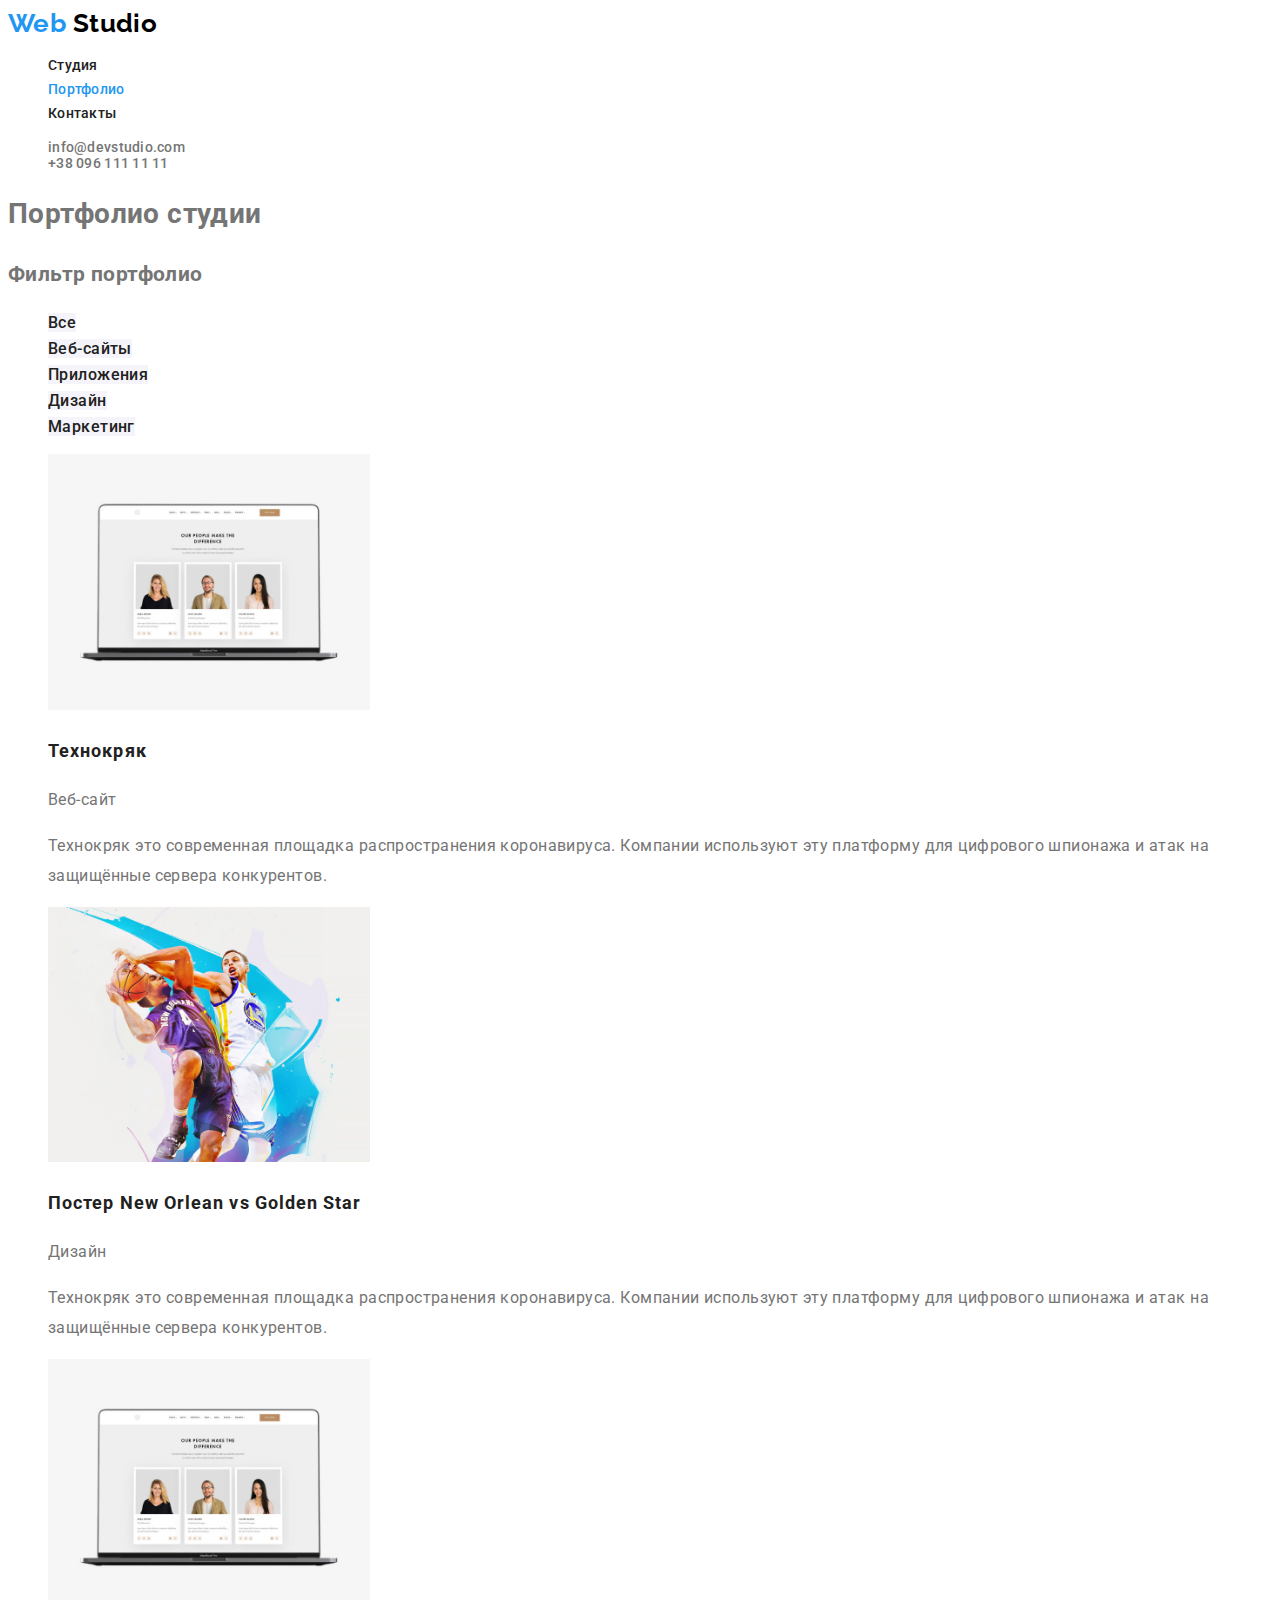
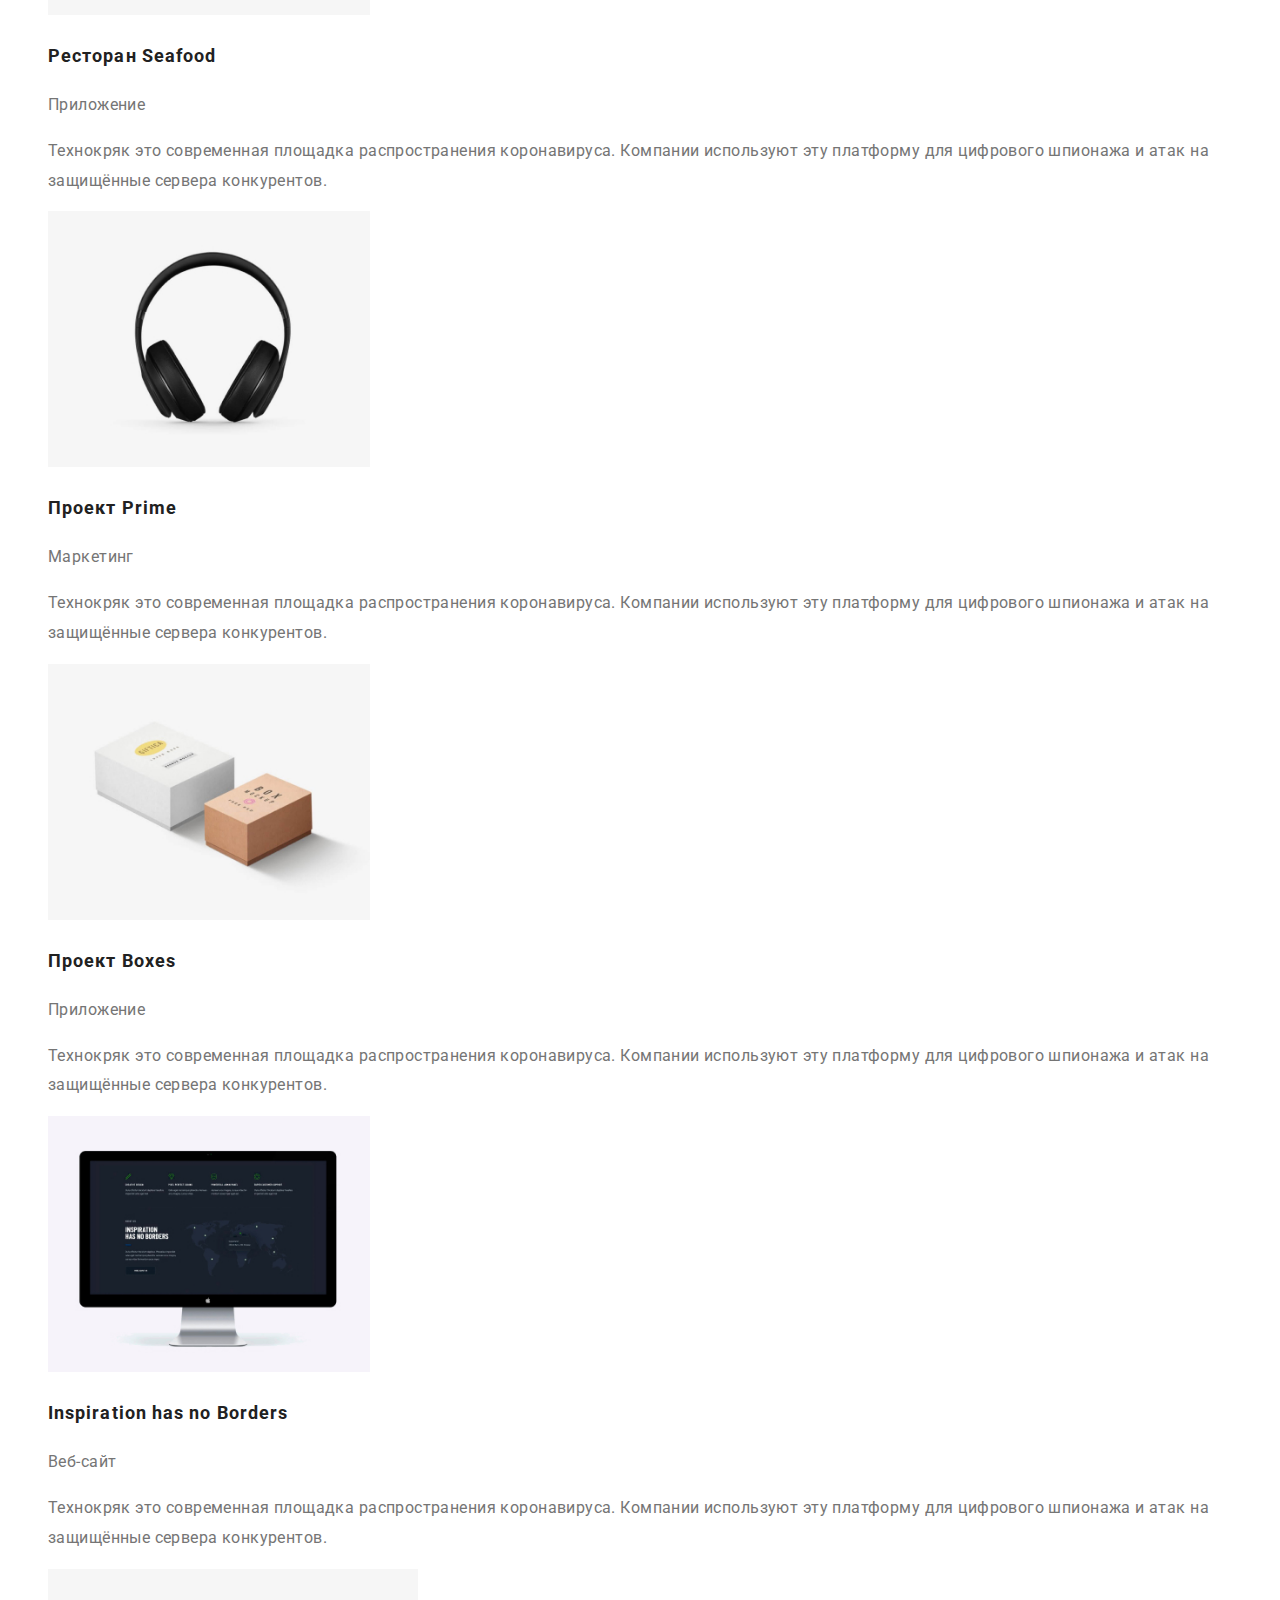
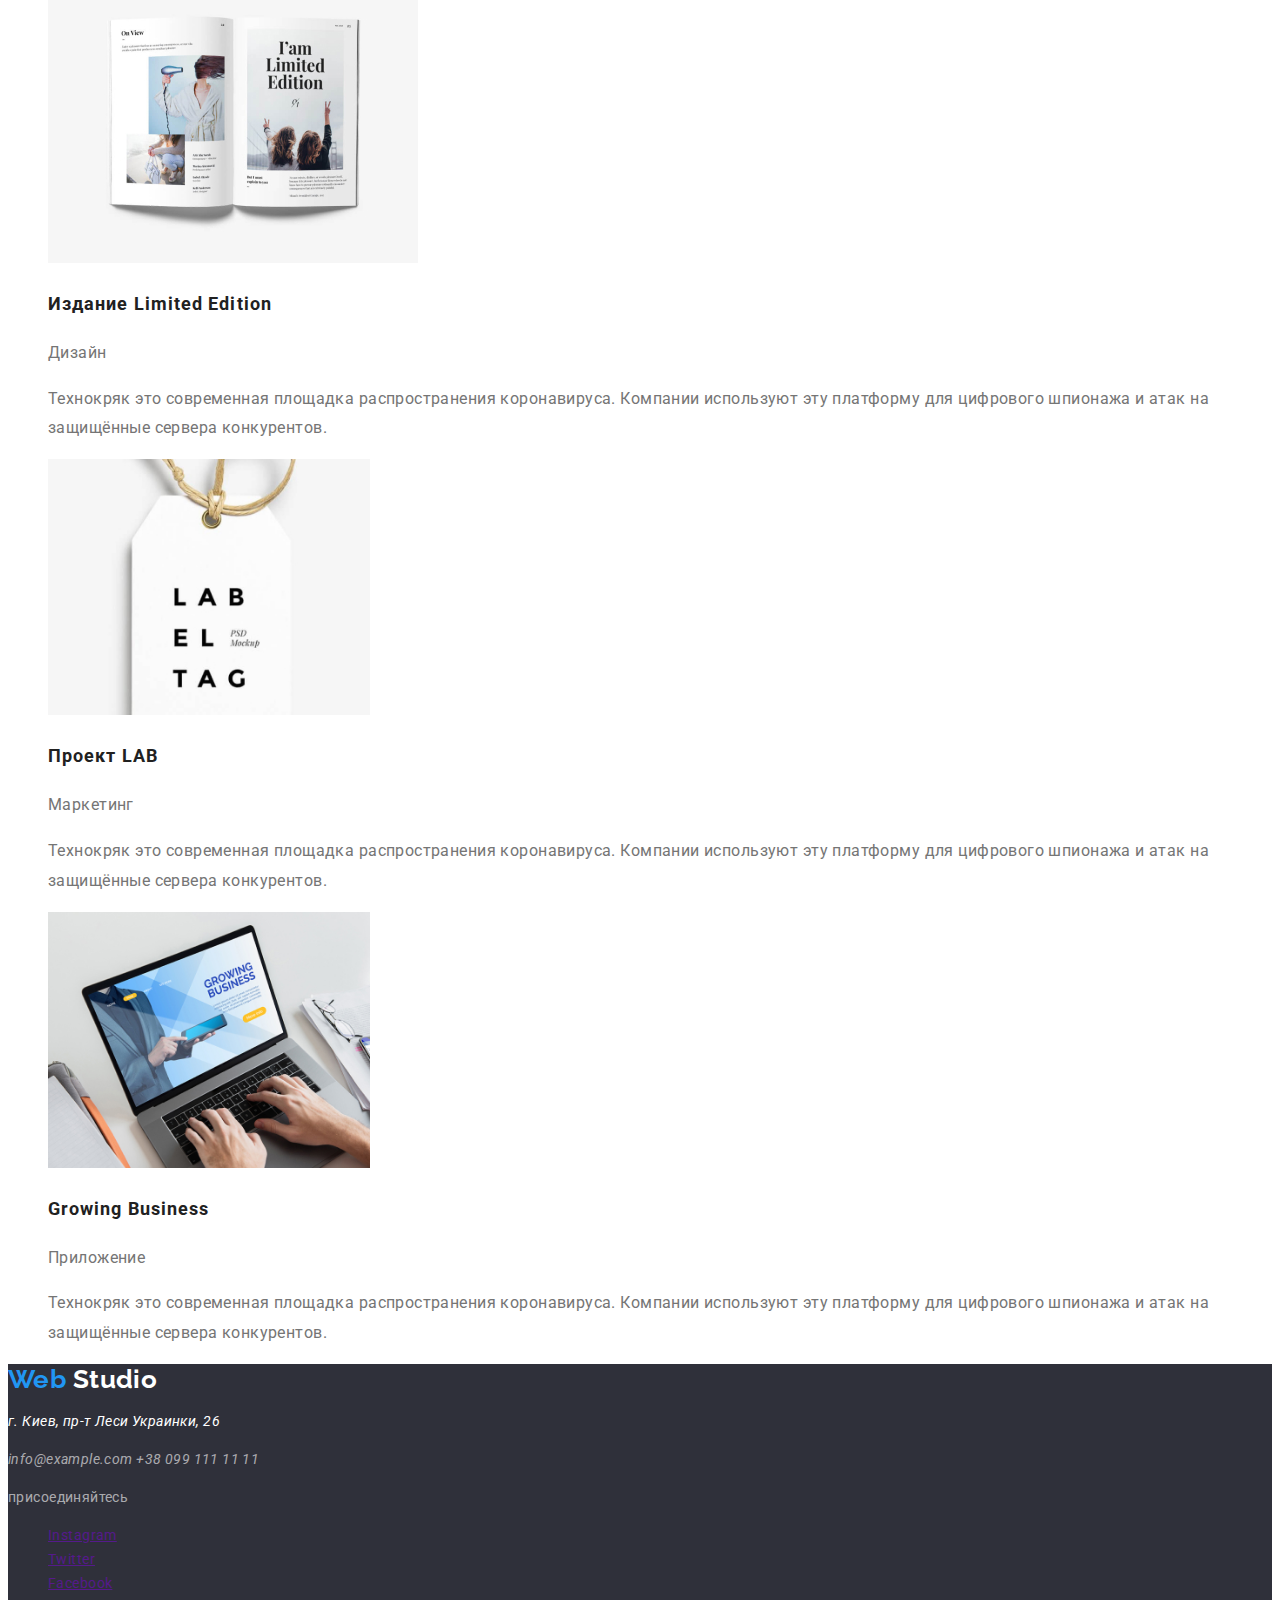
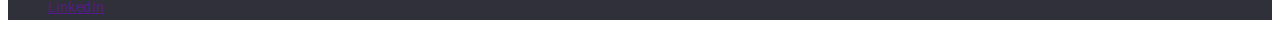
==== portfolio.html @ 5b09505a "создает репозиторий" ====
<!DOCTYPE html>
<html lang="ru">
	<head>
		<meta charset="UTF-8" />
		<meta name="viewport" content="width=device-width, initial-scale=1.0" />
		<link
			href="https://fonts.googleapis.com/css2?family=Raleway:wght@700&family=Roboto:wght@400;500;700;900&display=swap"
			rel="stylesheet"
		/>
		<link rel="stylesheet" href="./styles/style.css" />
		<title>Портфолио</title>
	</head>
	<body>
		<header class="page-header">
			<nav>
				<a class="logo link" href="./index.html">
					<span class="accent">Web</span>
					Studio
				</a>
				<ul class="site-nav list">
					<li><a class="link" href="./index.html">Студия</a></li>
					<li><a class="link accent" href="./portfolio.html">Портфолио</a></li>
					<li><a class="link" href="">Контакты</a></li>
				</ul>
			</nav>
			<ul class="contacts-nav list">
				<li>info@devstudio.com</li>
				<li>+38 096 111 11 11</li>
			</ul>
		</header>
		<main>
			<h1>Портфолио студии</h1>
			<!-- Фильтр портфолио -->
			<section>
				<h2>Фильтр портфолио</h2>
				<ul class="nav-portfolio list">
					<li><a class="link" href="">Все</a></li>
					<li><a class="link" href="">Веб-сайты</a></li>
					<li><a class="link" href="">Приложения</a></li>
					<li><a class="link" href="">Дизайн</a></li>
					<li><a class="link" href="">Маркетинг</a></li>
				</ul>
			</section>
			<!-- Примеры портфолио -->
			<section class="examples">
				<ul class="list">
					<li>
						<a class="link" href="">
							<img src="./images/crack.jpg" alt="Макбук" width="322" />
							<h2 class="examples-title">Технокряк</h2>
							<p>Веб-сайт</p>
							<p>
								Технокряк это современная площадка распространения коронавируса. Компании используют эту платформу для
								цифрового шпионажа и атак на защищённые сервера конкурентов.
							</p>
						</a>
					</li>
					<li>
						<a class="link" href="">
							<img src="./images/new_orlean.jpg" alt="Постер New Orlean vs Golden Star" width="322" />
							<h2 class="examples-title">Постер New Orlean vs Golden Star</h2>
							<p>Дизайн</p>
							<p>
								Технокряк это современная площадка распространения коронавируса. Компании используют эту платформу для
								цифрового шпионажа и атак на защищённые сервера конкурентов.
							</p>
						</a>
					</li>
					<li>
						<a class="link" href="">
							<img src="./images/crack.jpg" alt="Логотип ресторана Seafood" width="322" />
							<h2 class="examples-title">Ресторан Seafood</h2>
							<p>Приложение</p>
							<p>
								Технокряк это современная площадка распространения коронавируса. Компании используют эту платформу для
								цифрового шпионажа и атак на защищённые сервера конкурентов.
							</p>
						</a>
					</li>
					<li>
						<a class="link" href="">
							<img src="./images/prime.jpg" alt="Наушники" width="322" />
							<h2 class="examples-title">Проект Prime</h2>
							<p>Маркетинг</p>
							<p>
								Технокряк это современная площадка распространения коронавируса. Компании используют эту платформу для
								цифрового шпионажа и атак на защищённые сервера конкурентов.
							</p>
						</a>
					</li>
					<li>
						<a class="link" href="">
							<img src="./images/boxes.jpg" alt="Коробки" width="322" />
							<h2 class="examples-title">Проект Boxes</h2>
							<p>Приложение</p>
							<p>
								Технокряк это современная площадка распространения коронавируса. Компании используют эту платформу для
								цифрового шпионажа и атак на защищённые сервера конкурентов.
							</p>
						</a>
					</li>
					<li>
						<a class="link" href="">
							<img src="./images/design.jpg" alt="Мак" width="322" />
							<h2 class="examples-title" lang="en">Inspiration has no Borders</h2>
							<p>Веб-сайт</p>
							<p>
								Технокряк это современная площадка распространения коронавируса. Компании используют эту платформу для
								цифрового шпионажа и атак на защищённые сервера конкурентов.
							</p>
						</a>
					</li>
					<li>
						<a class="link" href="">
							<img src="./images/limited.jpg" alt="Издание Limited Edition" width="370" />
							<h2 class="examples-title">Издание Limited Edition</h2>
							<p>Дизайн</p>
							<p>
								Технокряк это современная площадка распространения коронавируса. Компании используют эту платформу для
								цифрового шпионажа и атак на защищённые сервера конкурентов.
							</p>
						</a>
					</li>
					<li>
						<a class="link" href="">
							<img src="./images/lab.jpg" alt="Логотип проекта LAB" width="322" />
							<h2 class="examples-title">Проект LAB</h2>
							<p>Маркетинг</p>
							<p>
								Технокряк это современная площадка распространения коронавируса. Компании используют эту платформу для
								цифрового шпионажа и атак на защищённые сервера конкурентов.
							</p>
						</a>
					</li>
					<li>
						<a class="link" href="">
							<img src="./images/growing.jpg" alt="Человек печатает на ноутбуке" width="322" />
							<h2 class="examples-title">Growing Business</h2>
							<p>Приложение</p>
							<p>
								Технокряк это современная площадка распространения коронавируса. Компании используют эту платформу для
								цифрового шпионажа и атак на защищённые сервера конкурентов.
							</p>
						</a>
					</li>
				</ul>
			</section>
		</main>
		<!-- Подвал -->
		<footer class="footer">
			<a class="logo link" href="./index.html">
				<span class="accent">Web</span>
				Studio
			</a>
			<address class="contacts">
				<p class="contacts-street">г. Киев, пр-т Леси Украинки, 26</p>
				<a class="link" href="mailto:info@example.com">info@example.com</a>
				<a class="link" href="tel:+380991111111">+38 099 111 11 11</a>
			</address>
			<div>
				<p>присоединяйтесь</p>
				<ul class="list">
					<li><a href="" aria-label="Ссылка на Instagram">Instagram</a></li>
					<li><a href="" aria-label="Ссылка на Twitter">Twitter</a></li>
					<li><a href="" aria-label="Ссылка на Facebook">Facebook</a></li>
					<li><a href="" aria-label="Ссылка на LinkedIn">LinkedIn</a></li>
				</ul>
			</div>
		</footer>
	</body>
</html>
---- styles/style.css ----
:root {
	--title-text-color: #212121;
	--primary-text-color: #757575;
	--secondary-text-color: #ffffff;
	--assent-color: #2196f3;
	--logo-color: #000000;
	--primary-bg-color: #ffffff;
	--secondary-bg-color: #f5f4fa;
	--footer-bg-color: #2f303a;
}

body {
	color: var(--primary-text-color);
	background-color: var(--primary-bg-color);

	font-family: "Roboto", sans-serif;
	font-size: 14px;
	font-weight: 400;
	line-height: 1.71;
	letter-spacing: 0.03em;
}

.accent,
.site-nav .accent {
	color: var(--assent-color);
}

.link {
	text-decoration: none;
}

.list {
	list-style: none;
}

/*             Header              */

.logo {
	color: var(--logo-color);

	font-family: Raleway, sans-serif;
	font-weight: 700;
	font-size: 26px;
	line-height: 1.19;
}

.site-nav .link {
	color: var(--title-text-color);

	font-weight: 500;
	line-height: 1.14;
	letter-spacing: 0.02em;
	text-decoration: none;
}

.site-nav .accent {
	color: var(--assent-color);
}

.contacts-nav {
	color: var(--primary-text-color);

	font-weight: 500;
	line-height: 1.14;
	letter-spacing: 0.02em;
	text-decoration: none;
}

.site-nav .link:hover,
.site-nav .link:focus,
.contacts-nav li:hover,
.contacts-nav li:focus {
	color: var(--assent-color);
}

/*             Hero              */

.hero-title {
	color: var(--secondary-text-color);

	font-weight: 900;
	font-size: 44px;
	line-height: 1.36;
	letter-spacing: 0.06em;
	text-transform: uppercase;
}

.hero-btn {
	color: var(--secondary-text-color);

	font-family: inherit;
	font-weight: 700;
	font-size: 16px;
	line-height: 1.87;
	letter-spacing: 0.06em;
}

/*      Преимущества       */

.features-title {
	color: var(--title-text-color);
}

/*      Чем мы занимаемся       */

.activity-title {
	color: var(--title-text-color);

	line-height: 1.16;
}

/*             Team              */

.team {
	background-color: var(--secondary-bg-color);

	font-size: 16px;
}

.team-title {
	color: var(--title-text-color);

	line-height: 1.16;
}

.team-name {
	color: var(--title-text-color);

	line-height: 1.18;
}

/*             Footer              */

.footer {
	color: rgba(255, 255, 255, 0.6);
	background-color: var(--footer-bg-color);
}

.footer .logo {
	color: var(--secondary-text-color);
}

.contacts a {
	color: rgba(255, 255, 255, 0.6);
}

.contacts .contacts-street {
	color: var(--secondary-text-color);
}

/*      Страница портфолио      */

/*      Навигация портфолио      */
.nav-portfolio .link {
	color: var(--title-text-color);
	background-color: var(--secondary-bg-color);

	font-weight: 500;
	font-size: 16px;
	line-height: 1.62;
}

.nav-portfolio .link:hover,
.nav-portfolio .link:focus {
	color: var(--primary-bg-color);
	background-color: var(--assent-color);
}

/*          Примеры работ       */

.examples .examples-title {
	color: var(--title-text-color);

	font-weight: 700;
	font-size: 18px;
	line-height: 2;
	letter-spacing: 0.06em;
}

.examples p {
	color: var(--primary-text-color);

	font-size: 16px;
	line-height: 1.87;
}
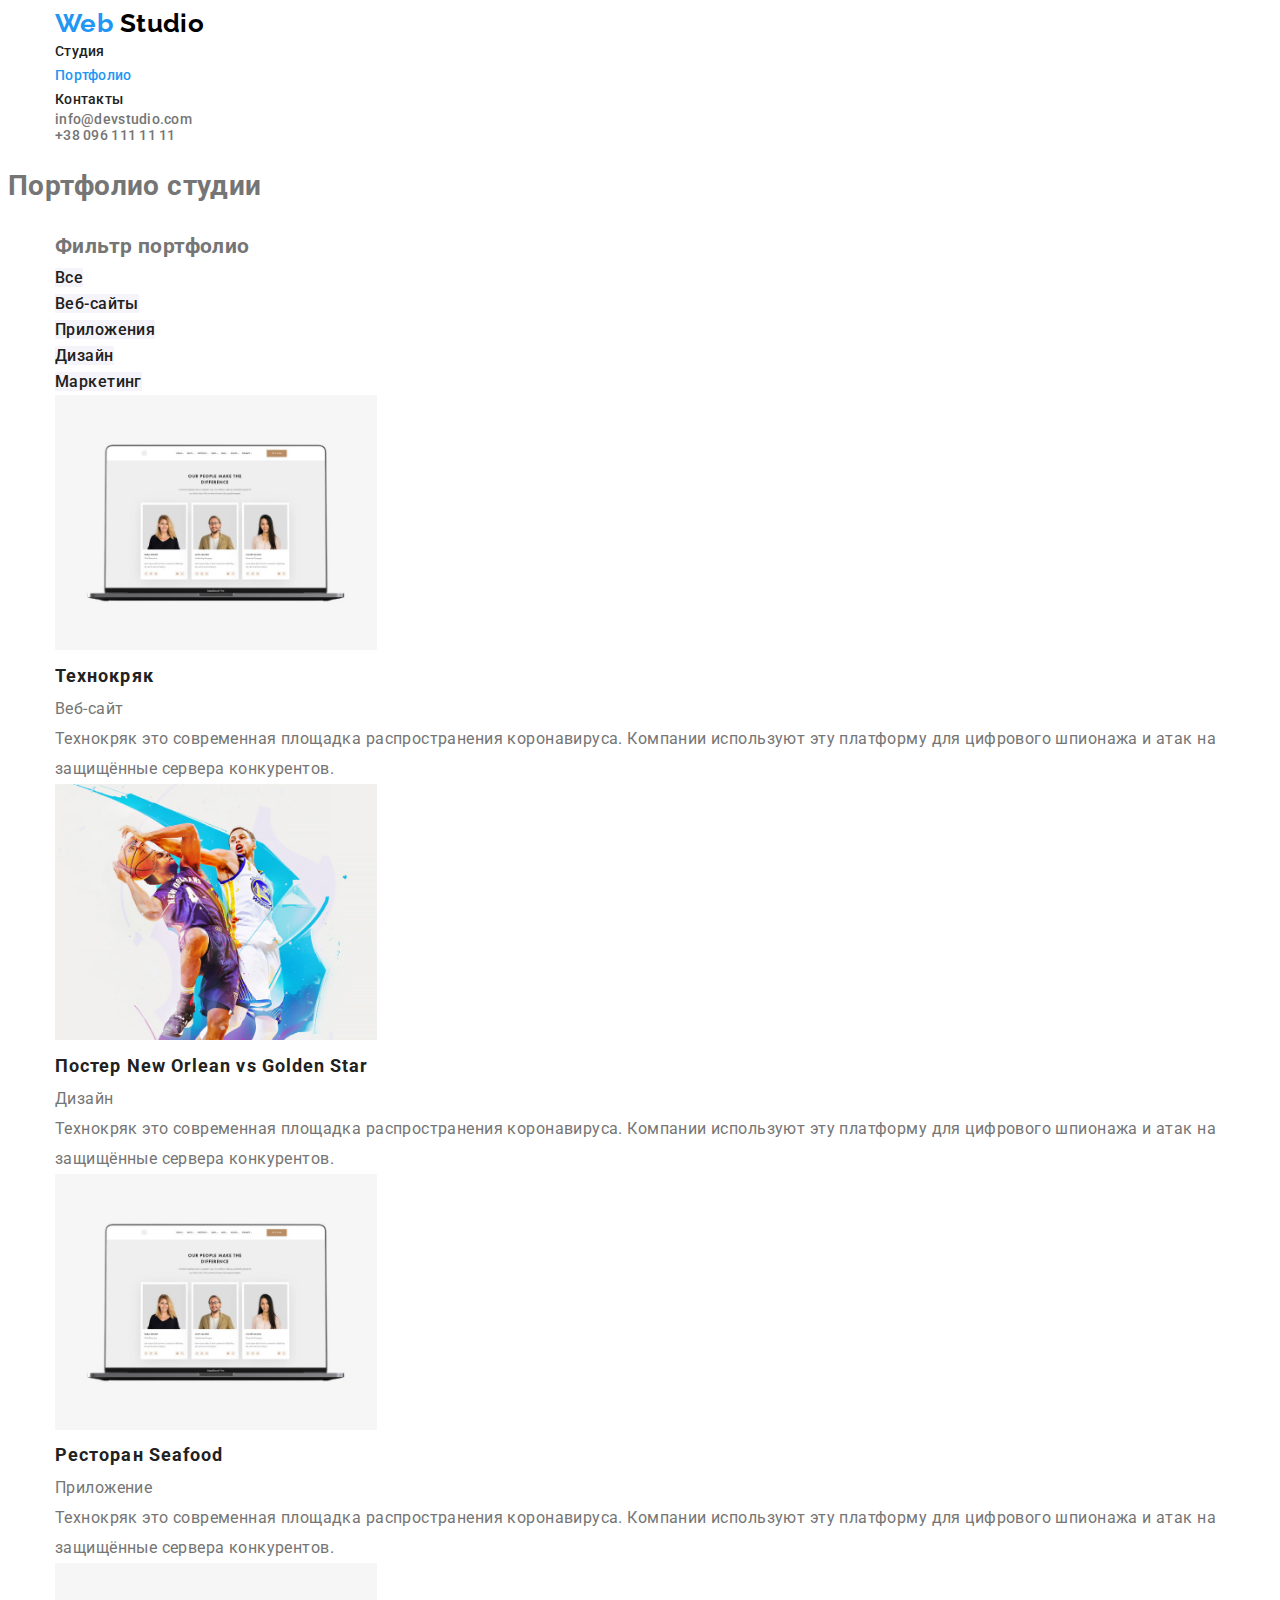
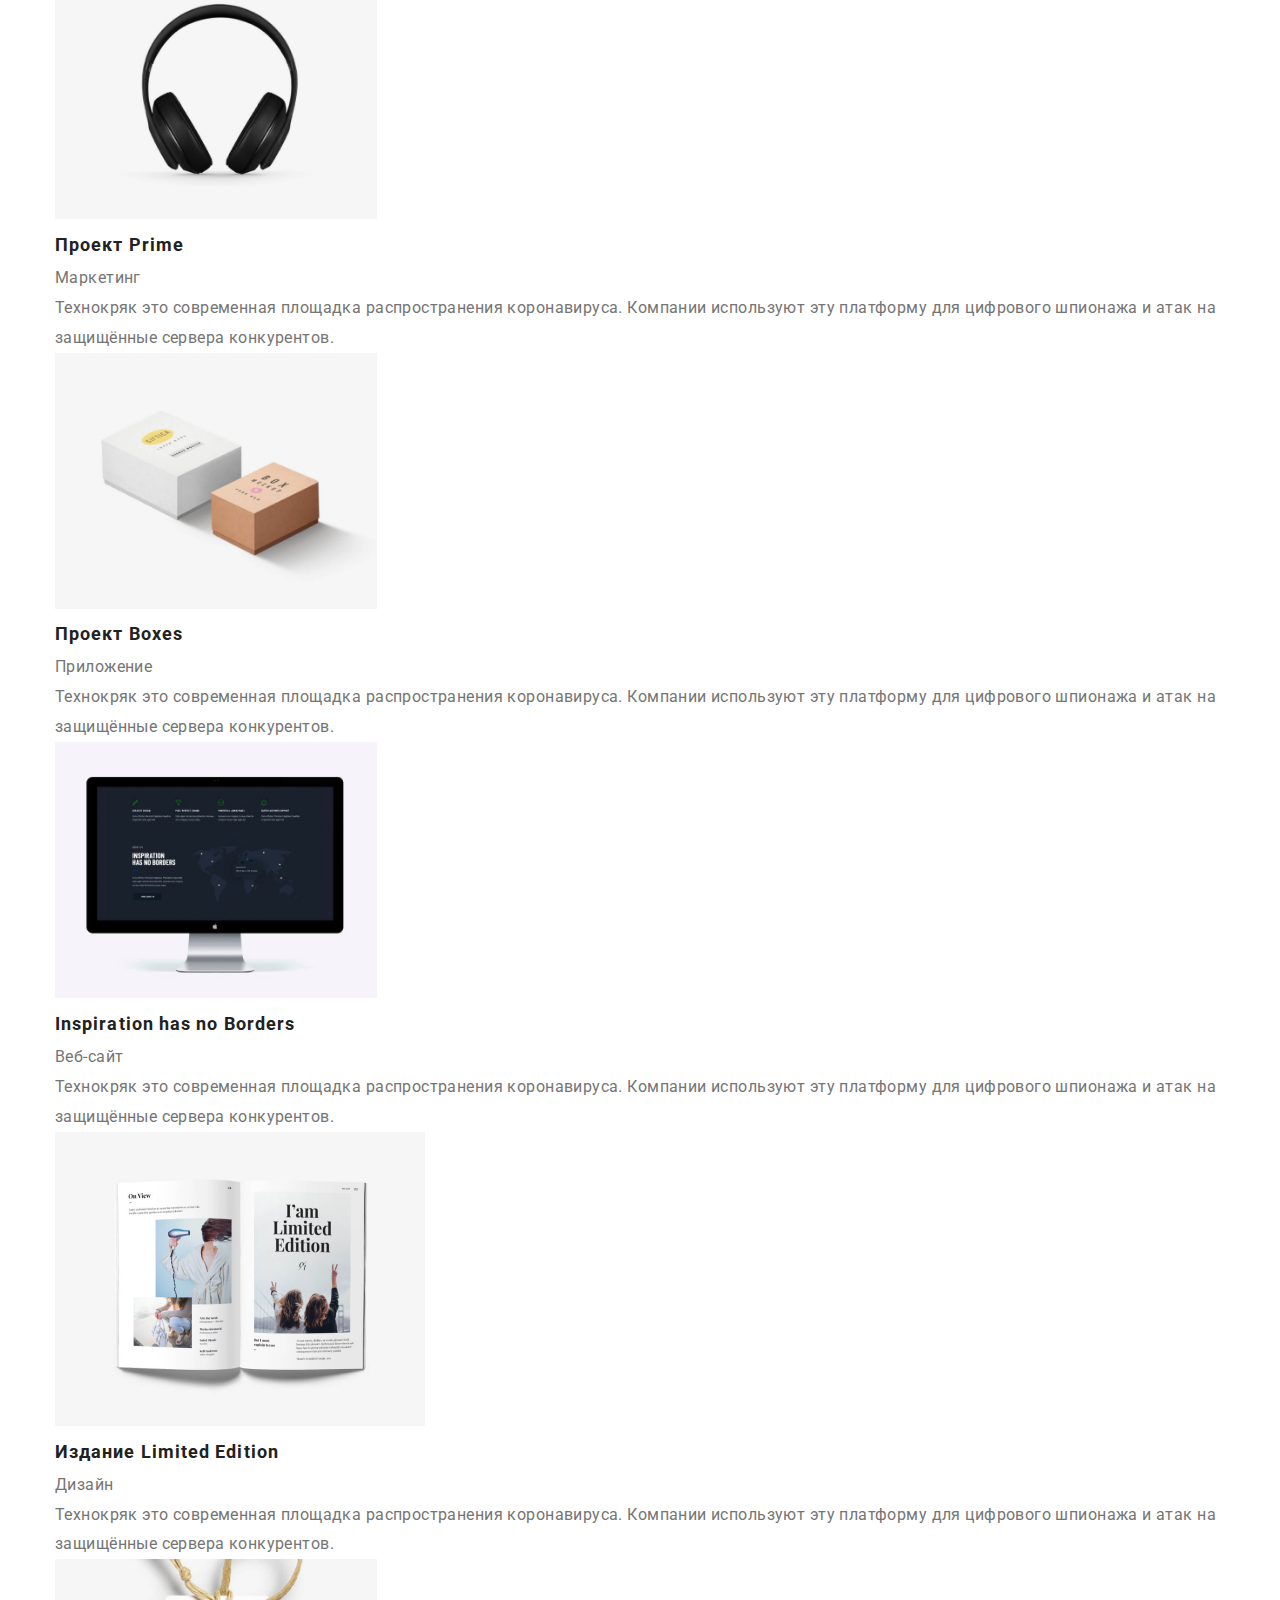
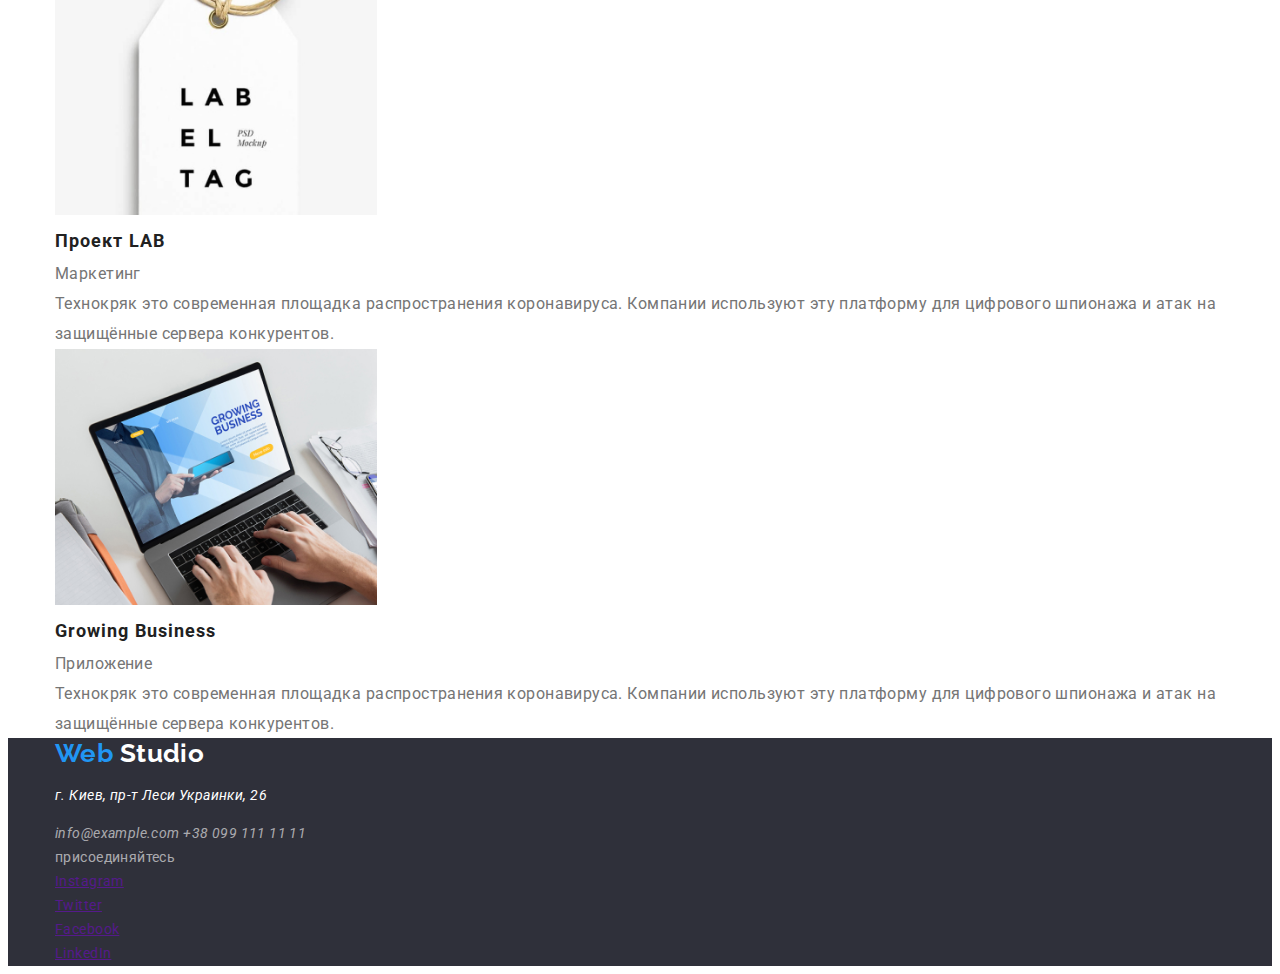
==== commit 5fc77de4: "добавляет контейнеры к секциям" ====
--- a/portfolio.html
+++ b/portfolio.html
@@ -12,159 +12,167 @@
 	</head>
 	<body>
 		<header class="page-header">
-			<nav>
-				<a class="logo link" href="./index.html">
-					<span class="accent">Web</span>
-					Studio
-				</a>
-				<ul class="site-nav list">
-					<li><a class="link" href="./index.html">Студия</a></li>
-					<li><a class="link accent" href="./portfolio.html">Портфолио</a></li>
-					<li><a class="link" href="">Контакты</a></li>
+			<div class="container">
+				<nav>
+					<a class="logo link" href="./index.html">
+						<span class="accent">Web</span>
+						Studio
+					</a>
+					<ul class="site-nav list">
+						<li><a class="link" href="./index.html">Студия</a></li>
+						<li><a class="link accent" href="./portfolio.html">Портфолио</a></li>
+						<li><a class="link" href="">Контакты</a></li>
+					</ul>
+				</nav>
+				<ul class="contacts-nav list">
+					<li>info@devstudio.com</li>
+					<li>+38 096 111 11 11</li>
 				</ul>
-			</nav>
-			<ul class="contacts-nav list">
-				<li>info@devstudio.com</li>
-				<li>+38 096 111 11 11</li>
-			</ul>
+			</div>
 		</header>
 		<main>
 			<h1>Портфолио студии</h1>
 			<!-- Фильтр портфолио -->
 			<section>
-				<h2>Фильтр портфолио</h2>
-				<ul class="nav-portfolio list">
-					<li><a class="link" href="">Все</a></li>
-					<li><a class="link" href="">Веб-сайты</a></li>
-					<li><a class="link" href="">Приложения</a></li>
-					<li><a class="link" href="">Дизайн</a></li>
-					<li><a class="link" href="">Маркетинг</a></li>
-				</ul>
+				<div class="container">
+					<h2 class="list">Фильтр портфолио</h2>
+					<ul class="nav-portfolio list">
+						<li><a class="link" href="">Все</a></li>
+						<li><a class="link" href="">Веб-сайты</a></li>
+						<li><a class="link" href="">Приложения</a></li>
+						<li><a class="link" href="">Дизайн</a></li>
+						<li><a class="link" href="">Маркетинг</a></li>
+					</ul>
+				</div>
 			</section>
 			<!-- Примеры портфолио -->
 			<section class="examples">
-				<ul class="list">
-					<li>
-						<a class="link" href="">
-							<img src="./images/crack.jpg" alt="Макбук" width="322" />
-							<h2 class="examples-title">Технокряк</h2>
-							<p>Веб-сайт</p>
-							<p>
-								Технокряк это современная площадка распространения коронавируса. Компании используют эту платформу для
-								цифрового шпионажа и атак на защищённые сервера конкурентов.
-							</p>
-						</a>
-					</li>
-					<li>
-						<a class="link" href="">
-							<img src="./images/new_orlean.jpg" alt="Постер New Orlean vs Golden Star" width="322" />
-							<h2 class="examples-title">Постер New Orlean vs Golden Star</h2>
-							<p>Дизайн</p>
-							<p>
-								Технокряк это современная площадка распространения коронавируса. Компании используют эту платформу для
-								цифрового шпионажа и атак на защищённые сервера конкурентов.
-							</p>
-						</a>
-					</li>
-					<li>
-						<a class="link" href="">
-							<img src="./images/crack.jpg" alt="Логотип ресторана Seafood" width="322" />
-							<h2 class="examples-title">Ресторан Seafood</h2>
-							<p>Приложение</p>
-							<p>
-								Технокряк это современная площадка распространения коронавируса. Компании используют эту платформу для
-								цифрового шпионажа и атак на защищённые сервера конкурентов.
-							</p>
-						</a>
-					</li>
-					<li>
-						<a class="link" href="">
-							<img src="./images/prime.jpg" alt="Наушники" width="322" />
-							<h2 class="examples-title">Проект Prime</h2>
-							<p>Маркетинг</p>
-							<p>
-								Технокряк это современная площадка распространения коронавируса. Компании используют эту платформу для
-								цифрового шпионажа и атак на защищённые сервера конкурентов.
-							</p>
-						</a>
-					</li>
-					<li>
-						<a class="link" href="">
-							<img src="./images/boxes.jpg" alt="Коробки" width="322" />
-							<h2 class="examples-title">Проект Boxes</h2>
-							<p>Приложение</p>
-							<p>
-								Технокряк это современная площадка распространения коронавируса. Компании используют эту платформу для
-								цифрового шпионажа и атак на защищённые сервера конкурентов.
-							</p>
-						</a>
-					</li>
-					<li>
-						<a class="link" href="">
-							<img src="./images/design.jpg" alt="Мак" width="322" />
-							<h2 class="examples-title" lang="en">Inspiration has no Borders</h2>
-							<p>Веб-сайт</p>
-							<p>
-								Технокряк это современная площадка распространения коронавируса. Компании используют эту платформу для
-								цифрового шпионажа и атак на защищённые сервера конкурентов.
-							</p>
-						</a>
-					</li>
-					<li>
-						<a class="link" href="">
-							<img src="./images/limited.jpg" alt="Издание Limited Edition" width="370" />
-							<h2 class="examples-title">Издание Limited Edition</h2>
-							<p>Дизайн</p>
-							<p>
-								Технокряк это современная площадка распространения коронавируса. Компании используют эту платформу для
-								цифрового шпионажа и атак на защищённые сервера конкурентов.
-							</p>
-						</a>
-					</li>
-					<li>
-						<a class="link" href="">
-							<img src="./images/lab.jpg" alt="Логотип проекта LAB" width="322" />
-							<h2 class="examples-title">Проект LAB</h2>
-							<p>Маркетинг</p>
-							<p>
-								Технокряк это современная площадка распространения коронавируса. Компании используют эту платформу для
-								цифрового шпионажа и атак на защищённые сервера конкурентов.
-							</p>
-						</a>
-					</li>
-					<li>
-						<a class="link" href="">
-							<img src="./images/growing.jpg" alt="Человек печатает на ноутбуке" width="322" />
-							<h2 class="examples-title">Growing Business</h2>
-							<p>Приложение</p>
-							<p>
-								Технокряк это современная площадка распространения коронавируса. Компании используют эту платформу для
-								цифрового шпионажа и атак на защищённые сервера конкурентов.
-							</p>
-						</a>
-					</li>
-				</ul>
+				<div class="container">
+					<ul class="list">
+						<li>
+							<a class="link" href="">
+								<img src="./images/crack.jpg" alt="Макбук" width="322" />
+								<h2 class="examples-title list">Технокряк</h2>
+								<p class="list">Веб-сайт</p>
+								<p class="list">
+									Технокряк это современная площадка распространения коронавируса. Компании используют эту платформу для
+									цифрового шпионажа и атак на защищённые сервера конкурентов.
+								</p>
+							</a>
+						</li>
+						<li>
+							<a class="link" href="">
+								<img src="./images/new_orlean.jpg" alt="Постер New Orlean vs Golden Star" width="322" />
+								<h2 class="examples-title list">Постер New Orlean vs Golden Star</h2>
+								<p class="list">Дизайн</p>
+								<p class="list">
+									Технокряк это современная площадка распространения коронавируса. Компании используют эту платформу для
+									цифрового шпионажа и атак на защищённые сервера конкурентов.
+								</p>
+							</a>
+						</li>
+						<li>
+							<a class="link" href="">
+								<img src="./images/crack.jpg" alt="Логотип ресторана Seafood" width="322" />
+								<h2 class="examples-title list">Ресторан Seafood</h2>
+								<p class="list">Приложение</p>
+								<p class="list">
+									Технокряк это современная площадка распространения коронавируса. Компании используют эту платформу для
+									цифрового шпионажа и атак на защищённые сервера конкурентов.
+								</p>
+							</a>
+						</li>
+						<li>
+							<a class="link" href="">
+								<img src="./images/prime.jpg" alt="Наушники" width="322" />
+								<h2 class="examples-title list">Проект Prime</h2>
+								<p class="list">Маркетинг</p>
+								<p class="list">
+									Технокряк это современная площадка распространения коронавируса. Компании используют эту платформу для
+									цифрового шпионажа и атак на защищённые сервера конкурентов.
+								</p>
+							</a>
+						</li>
+						<li>
+							<a class="link" href="">
+								<img src="./images/boxes.jpg" alt="Коробки" width="322" />
+								<h2 class="examples-title list">Проект Boxes</h2>
+								<p class="list">Приложение</p>
+								<p class="list">
+									Технокряк это современная площадка распространения коронавируса. Компании используют эту платформу для
+									цифрового шпионажа и атак на защищённые сервера конкурентов.
+								</p>
+							</a>
+						</li>
+						<li>
+							<a class="link" href="">
+								<img src="./images/design.jpg" alt="Мак" width="322" />
+								<h2 class="examples-title list" lang="en">Inspiration has no Borders</h2>
+								<p class="list">Веб-сайт</p>
+								<p class="list">
+									Технокряк это современная площадка распространения коронавируса. Компании используют эту платформу для
+									цифрового шпионажа и атак на защищённые сервера конкурентов.
+								</p>
+							</a>
+						</li>
+						<li>
+							<a class="link" href="">
+								<img src="./images/limited.jpg" alt="Издание Limited Edition" width="370" />
+								<h2 class="examples-title list">Издание Limited Edition</h2>
+								<p class="list">Дизайн</p>
+								<p class="list">
+									Технокряк это современная площадка распространения коронавируса. Компании используют эту платформу для
+									цифрового шпионажа и атак на защищённые сервера конкурентов.
+								</p>
+							</a>
+						</li>
+						<li>
+							<a class="link" href="">
+								<img src="./images/lab.jpg" alt="Логотип проекта LAB" width="322" />
+								<h2 class="examples-title list">Проект LAB</h2>
+								<p class="list">Маркетинг</p>
+								<p class="list">
+									Технокряк это современная площадка распространения коронавируса. Компании используют эту платформу для
+									цифрового шпионажа и атак на защищённые сервера конкурентов.
+								</p>
+							</a>
+						</li>
+						<li>
+							<a class="link" href="">
+								<img src="./images/growing.jpg" alt="Человек печатает на ноутбуке" width="322" />
+								<h2 class="examples-title list">Growing Business</h2>
+								<p class="list">Приложение</p>
+								<p class="list">
+									Технокряк это современная площадка распространения коронавируса. Компании используют эту платформу для
+									цифрового шпионажа и атак на защищённые сервера конкурентов.
+								</p>
+							</a>
+						</li>
+					</ul>
+				</div>
 			</section>
 		</main>
 		<!-- Подвал -->
 		<footer class="footer">
-			<a class="logo link" href="./index.html">
-				<span class="accent">Web</span>
-				Studio
-			</a>
-			<address class="contacts">
-				<p class="contacts-street">г. Киев, пр-т Леси Украинки, 26</p>
-				<a class="link" href="mailto:info@example.com">info@example.com</a>
-				<a class="link" href="tel:+380991111111">+38 099 111 11 11</a>
-			</address>
-			<div>
-				<p>присоединяйтесь</p>
-				<ul class="list">
-					<li><a href="" aria-label="Ссылка на Instagram">Instagram</a></li>
-					<li><a href="" aria-label="Ссылка на Twitter">Twitter</a></li>
-					<li><a href="" aria-label="Ссылка на Facebook">Facebook</a></li>
-					<li><a href="" aria-label="Ссылка на LinkedIn">LinkedIn</a></li>
-				</ul>
+			<div class="container">
+				<a class="logo link" href="./index.html">
+					<span class="accent">Web</span>
+					Studio
+				</a>
+				<address class="contacts">
+					<p class="contacts-street">г. Киев, пр-т Леси Украинки, 26</p>
+					<a class="link" href="mailto:info@example.com">info@example.com</a>
+					<a class="link" href="tel:+380991111111">+38 099 111 11 11</a>
+				</address>
+				<div>
+					<p class="list">присоединяйтесь</p>
+					<ul class="list">
+						<li><a href="" aria-label="Ссылка на Instagram">Instagram</a></li>
+						<li><a href="" aria-label="Ссылка на Twitter">Twitter</a></li>
+						<li><a href="" aria-label="Ссылка на Facebook">Facebook</a></li>
+						<li><a href="" aria-label="Ссылка на LinkedIn">LinkedIn</a></li>
+					</ul>
+				</div>
 			</div>
 		</footer>
 	</body>
--- a/styles/style.css
+++ b/styles/style.css
@@ -31,6 +31,14 @@
 
 .list {
 	list-style: none;
+	margin: 0;
+	padding: 0;
+}
+
+.container {
+	width: 1170px;
+	margin-left: auto;
+	margin-right: auto;
 }
 
 /*             Header              */
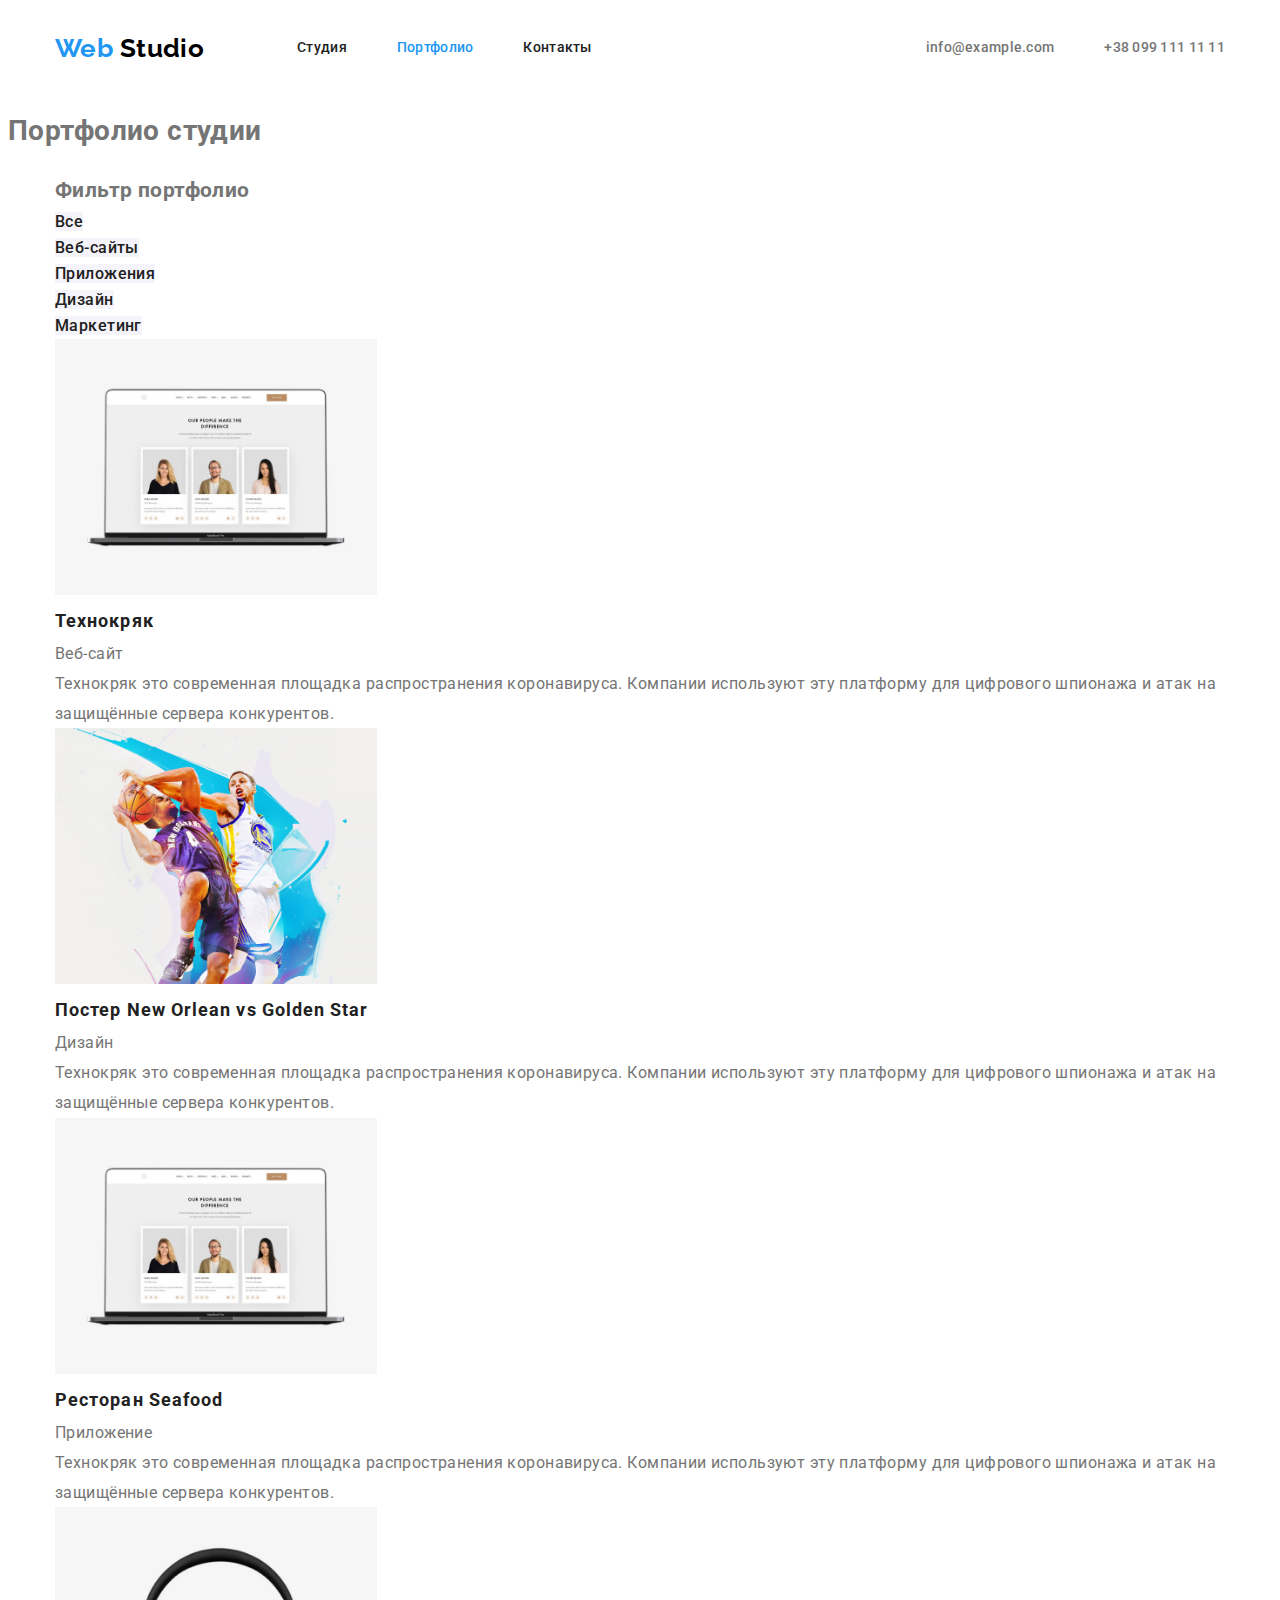
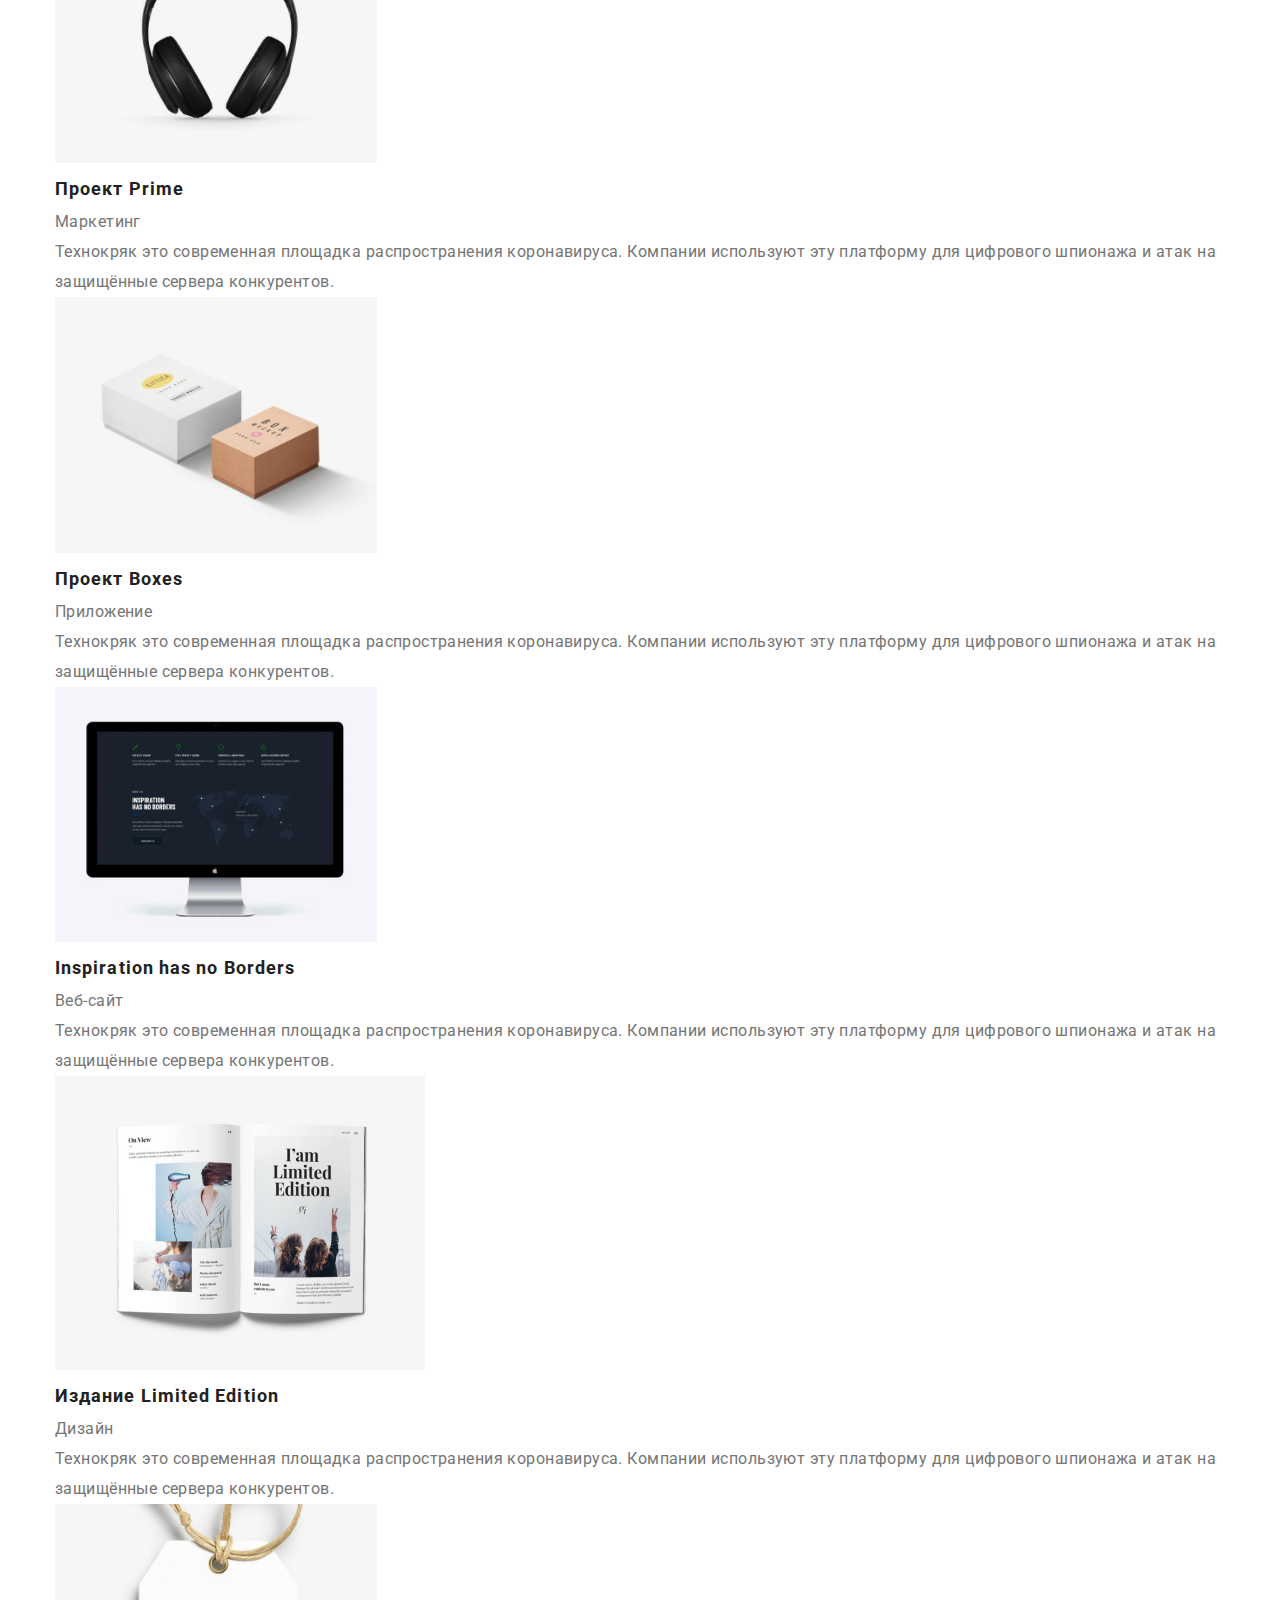
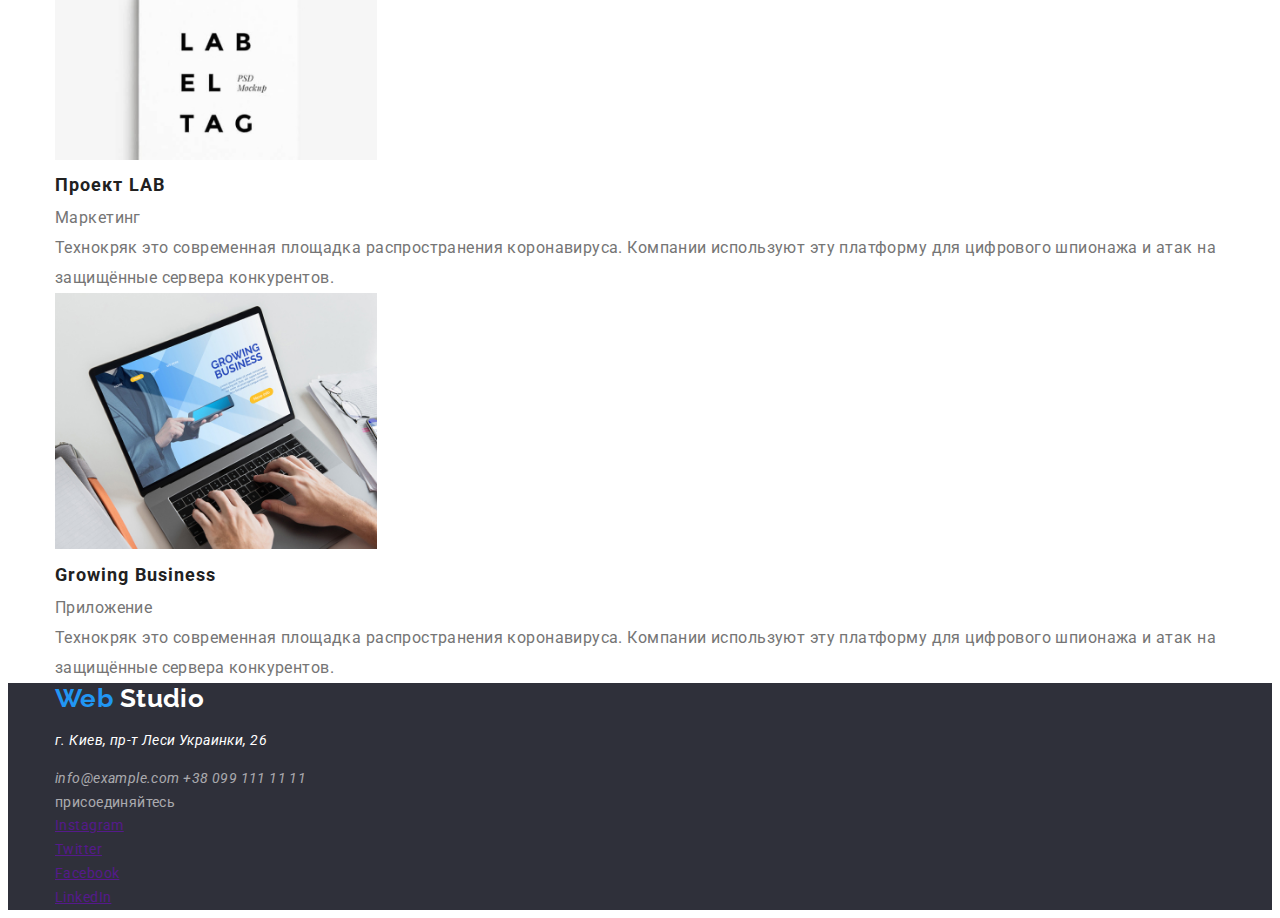
==== commit 14b47bcb: "добавляет позиционирование в main" ====
--- a/portfolio.html
+++ b/portfolio.html
@@ -12,21 +12,21 @@
 	</head>
 	<body>
 		<header class="page-header">
-			<div class="container">
-				<nav>
-					<a class="logo link" href="./index.html">
+			<div class="container main-nav">
+				<nav class="site-nav">
+					<a class="logo" href="./index.html">
 						<span class="accent">Web</span>
 						Studio
 					</a>
-					<ul class="site-nav list">
-						<li><a class="link" href="./index.html">Студия</a></li>
-						<li><a class="link accent" href="./portfolio.html">Портфолио</a></li>
-						<li><a class="link" href="">Контакты</a></li>
+					<ul class="list">
+						<li class="item"><a class="link " href="./index.html">Студия</a></li>
+						<li class="item"><a class="link accent" href="./portfolio.html">Портфолио</a></li>
+						<li class="item"><a class="link" href="">Контакты</a></li>
 					</ul>
 				</nav>
 				<ul class="contacts-nav list">
-					<li>info@devstudio.com</li>
-					<li>+38 096 111 11 11</li>
+					<li class="item"><a class="link" href="mailto:info@example.com">info@example.com</a></li>
+					<li class="item"><a class="link" href="tel:+380991111111">+38 099 111 11 11</a></li>
 				</ul>
 			</div>
 		</header>
--- a/styles/style.css
+++ b/styles/style.css
@@ -9,10 +9,19 @@
 	--footer-bg-color: #2f303a;
 }
 
+html {
+	box-sizing: border-box;
+}
+
+*,
+*::before,
+*::after {
+	box-sizing: inherit;
+}
+
 body {
 	color: var(--primary-text-color);
 	background-color: var(--primary-bg-color);
-
 	font-family: "Roboto", sans-serif;
 	font-size: 14px;
 	font-weight: 400;
@@ -36,38 +45,60 @@
 }
 
 .container {
-	width: 1170px;
+	width: 1200px;
 	margin-left: auto;
 	margin-right: auto;
+	padding-left: 15px;
+	padding-right: 15px;
 }
 
 /*             Header              */
+.main-nav,
+.site-nav,
+.site-nav .list,
+.contacts-nav {
+	display: flex;
+	align-items: center;
+}
+
+.main-nav {
+	justify-content: space-between;
+}
 
 .logo {
+	margin-right: 93px;
+
 	color: var(--logo-color);
-
 	font-family: Raleway, sans-serif;
 	font-weight: 700;
 	font-size: 26px;
 	line-height: 1.19;
-}
-
-.site-nav .link {
-	color: var(--title-text-color);
-
+	text-decoration: none;
+}
+
+.main-nav .link {
+	display: block;
+	padding-top: 32px;
+	padding-bottom: 32px;
+
+	color: var(--title-text-color);
 	font-weight: 500;
 	line-height: 1.14;
 	letter-spacing: 0.02em;
 	text-decoration: none;
 }
 
+.site-nav .item:not(:last-child),
+.contacts-nav .item:not(:last-child) {
+	padding-right: 50px;
+}
+
 .site-nav .accent {
 	color: var(--assent-color);
 }
 
-.contacts-nav {
+.contacts-nav .link {
 	color: var(--primary-text-color);
-
 	font-weight: 500;
 	line-height: 1.14;
 	letter-spacing: 0.02em;
@@ -76,16 +107,24 @@
 
 .site-nav .link:hover,
 .site-nav .link:focus,
-.contacts-nav li:hover,
-.contacts-nav li:focus {
+.contacts-nav .link:hover,
+.contacts-nav .link:focus {
 	color: var(--assent-color);
 }
 
 /*             Hero              */
+.hero {
+	margin-bottom: 94px;
+
+	background-color: var(--footer-bg-color);
+	text-align: center;
+}
 
 .hero-title {
-	color: var(--secondary-text-color);
-
+	display: inline-block;
+	margin-bottom: 30px;
+
+	color: var(--secondary-text-color);
 	font-weight: 900;
 	font-size: 44px;
 	line-height: 1.36;
@@ -94,8 +133,12 @@
 }
 
 .hero-btn {
-	color: var(--secondary-text-color);
-
+	padding: 10px 32px;
+
+	color: var(--secondary-text-color);
+	background-color: var(--assent-color);
+	border: 1px solid var(--assent-color);
+	border-radius: 4px;
 	font-family: inherit;
 	font-weight: 700;
 	font-size: 16px;
@@ -104,36 +147,69 @@
 }
 
 /*      Преимущества       */
+.features-list {
+	display: flex;
+	margin-bottom: 94px;
+}
+
+.features-list .item {
+	width: 270px;
+}
+
+.features-list .item:not(:last-child) {
+	margin-right: 30px;
+}
+
+.features-list p {
+	margin: 0 0;
+}
 
 .features-title {
 	color: var(--title-text-color);
+
+	margin-top: 0px;
+	margin-bottom: 10px;
 }
 
 /*      Чем мы занимаемся       */
 
 .activity-title {
-	color: var(--title-text-color);
-
+	margin-top: 0;
+	margin-bottom: 50px;
+
+	color: var(--title-text-color);
+	font-size: 36px;
 	line-height: 1.16;
+	text-align: center;
+}
+
+.activity .list {
+	display: flex;
+}
+
+.activity .item:not(:last-child) {
+	margin-right: 30px;
 }
 
 /*             Team              */
 
 .team {
 	background-color: var(--secondary-bg-color);
-
 	font-size: 16px;
 }
 
 .team-title {
-	color: var(--title-text-color);
-
+	margin-top: 0;
+	margin-bottom: 50px;
+
+	color: var(--title-text-color);
+	font-size: 36px;
 	line-height: 1.16;
+	text-align: center;
 }
 
 .team-name {
 	color: var(--title-text-color);
-
 	line-height: 1.18;
 }
 
@@ -162,7 +238,6 @@
 .nav-portfolio .link {
 	color: var(--title-text-color);
 	background-color: var(--secondary-bg-color);
-
 	font-weight: 500;
 	font-size: 16px;
 	line-height: 1.62;
@@ -178,7 +253,6 @@
 
 .examples .examples-title {
 	color: var(--title-text-color);
-
 	font-weight: 700;
 	font-size: 18px;
 	line-height: 2;
@@ -187,7 +261,6 @@
 
 .examples p {
 	color: var(--primary-text-color);
-
 	font-size: 16px;
 	line-height: 1.87;
 }
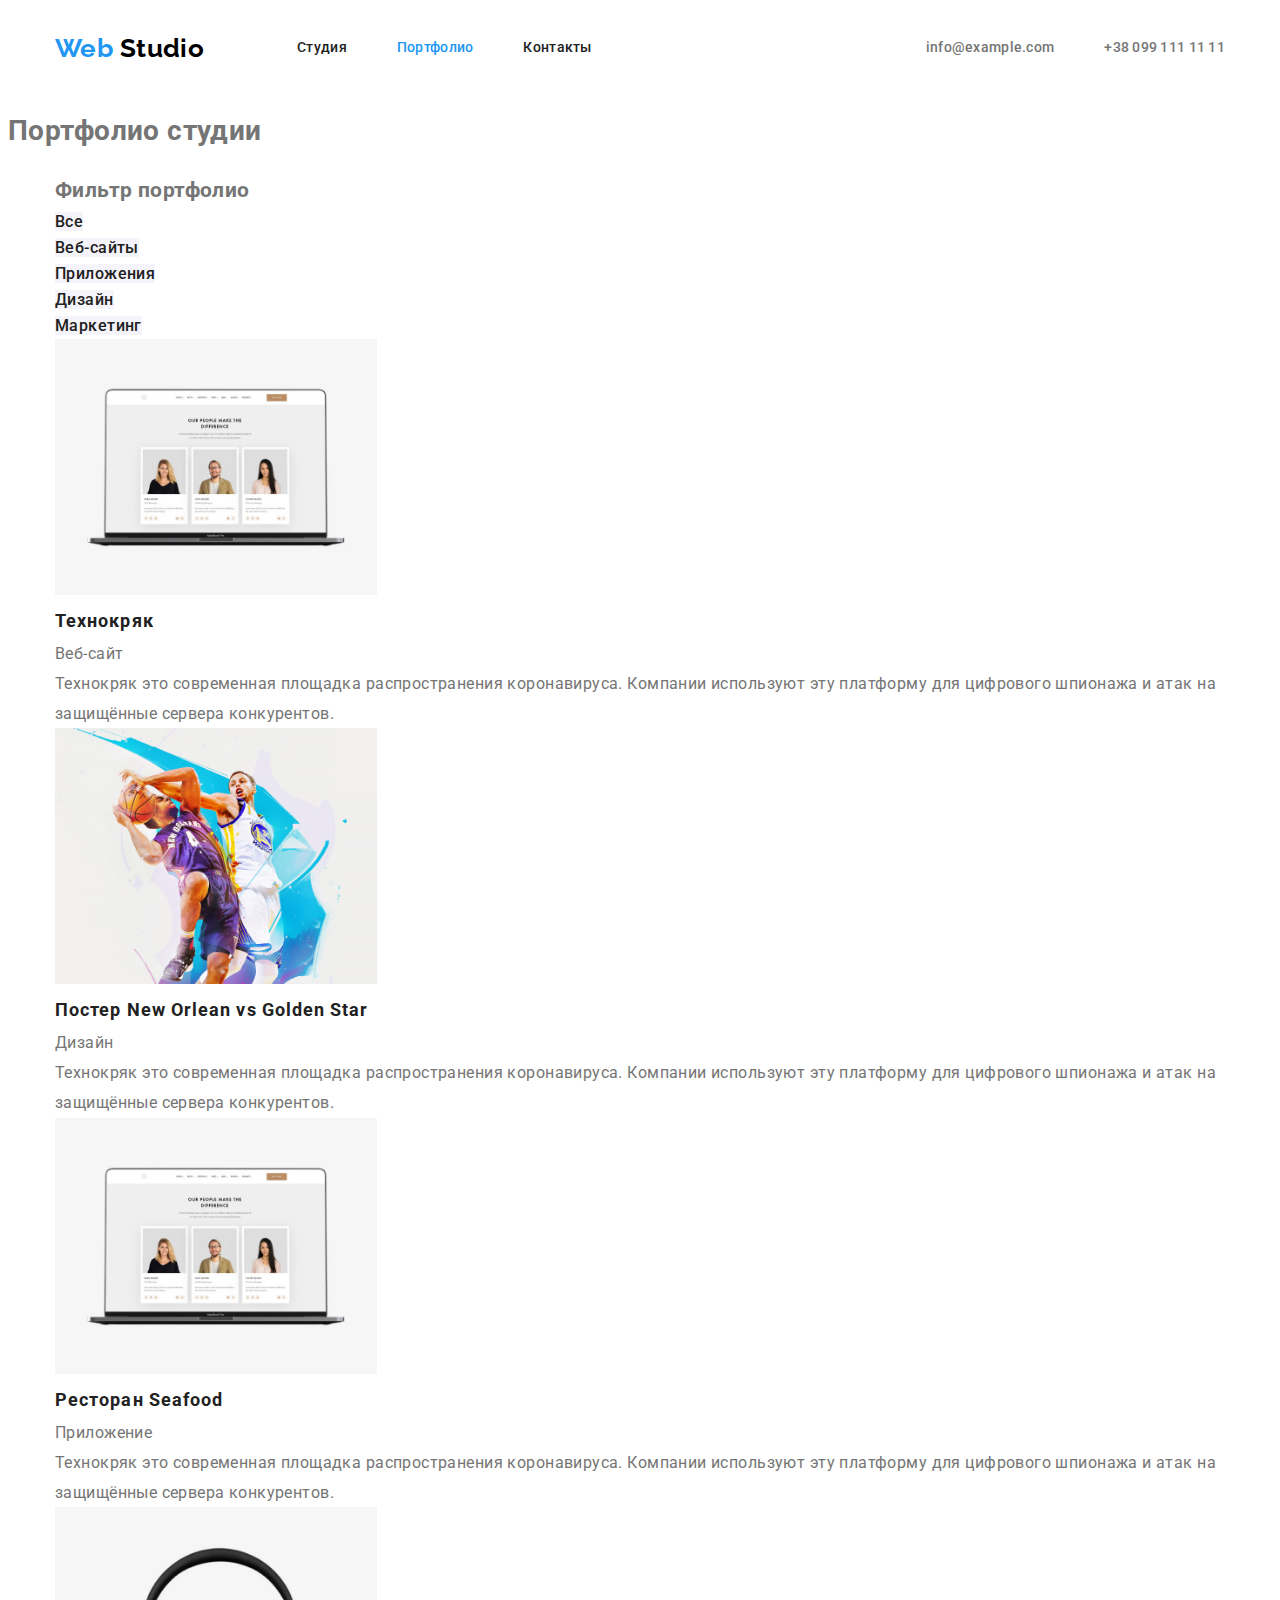
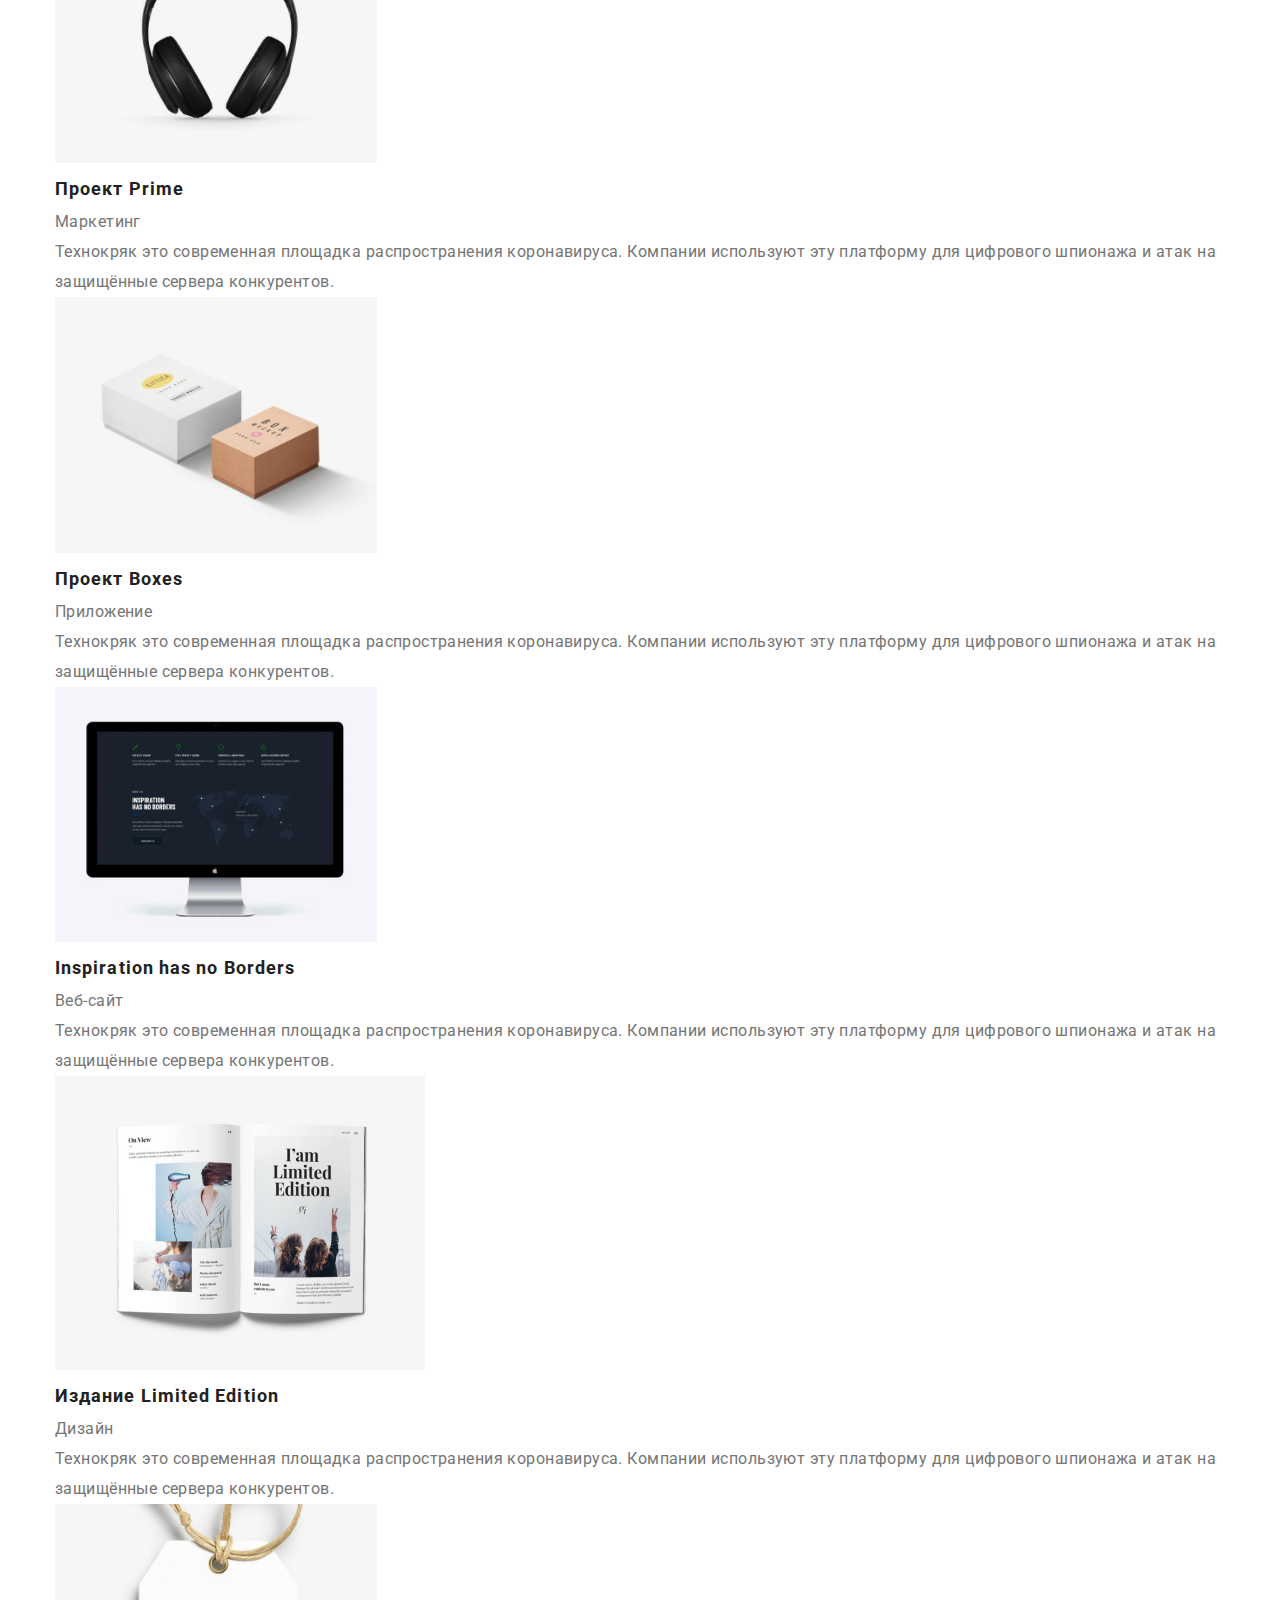
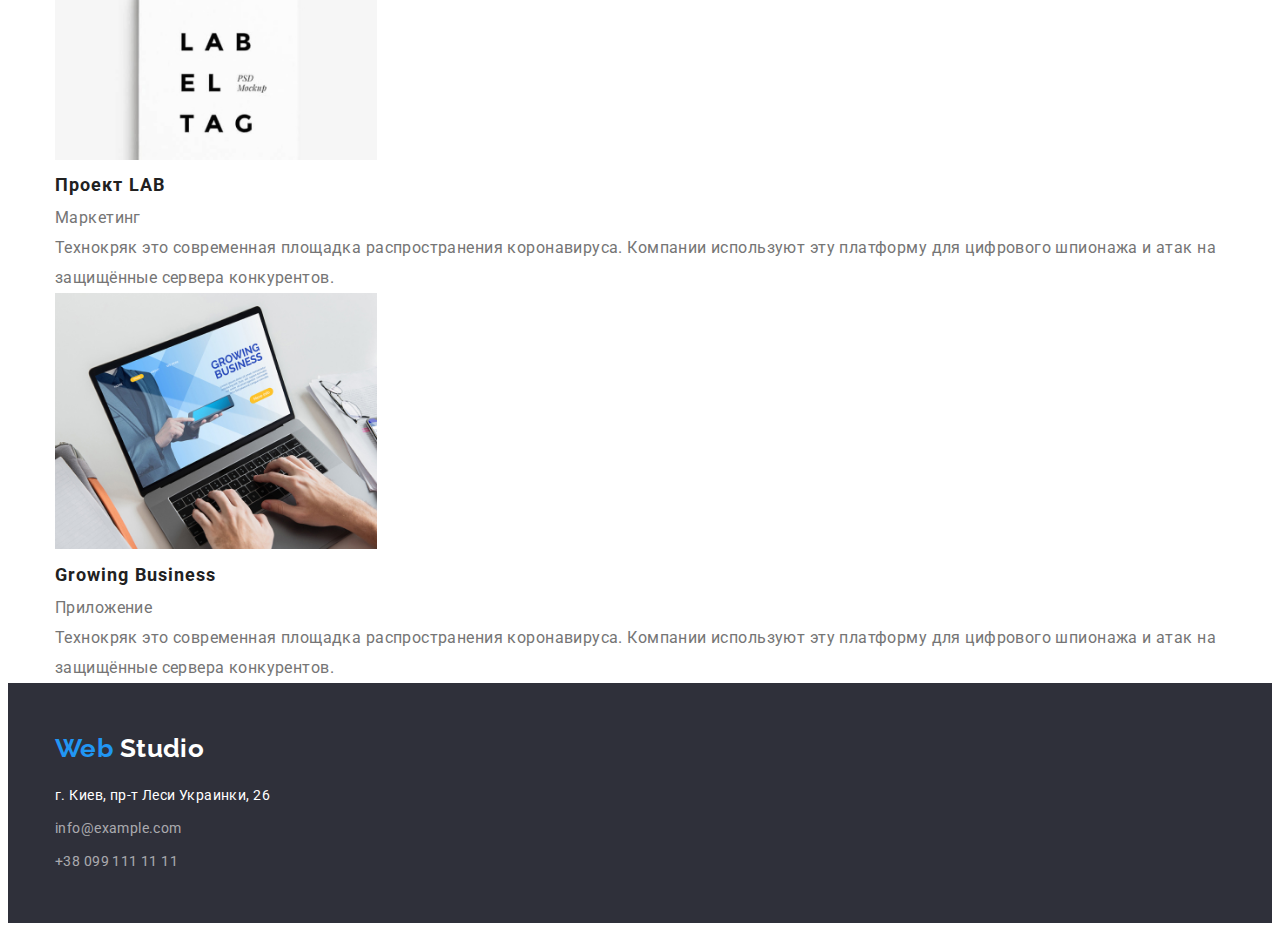
==== commit 9195146d: "добавляет позиционирование в футер" ====
--- a/portfolio.html
+++ b/portfolio.html
@@ -19,7 +19,7 @@
 						Studio
 					</a>
 					<ul class="list">
-						<li class="item"><a class="link " href="./index.html">Студия</a></li>
+						<li class="item"><a class="link" href="./index.html">Студия</a></li>
 						<li class="item"><a class="link accent" href="./portfolio.html">Портфолио</a></li>
 						<li class="item"><a class="link" href="">Контакты</a></li>
 					</ul>
@@ -160,11 +160,17 @@
 					Studio
 				</a>
 				<address class="contacts">
-					<p class="contacts-street">г. Киев, пр-т Леси Украинки, 26</p>
+					<a
+						class="contacts-street link"
+						href="https://www.google.com.ua/maps/place/%D0%B1%D1%83%D0%BB.+%D0%9B%D0%B5%D1%81%D0%B8+%D0%A3%D0%BA%D1%80%D0%B0%D0%B8%D0%BD%D0%BA%D0%B8,+26,+%D0%9A%D0%B8%D0%B5%D0%B2,+02000/@50.4265841,30.5361971,17z/data=!3m1!4b1!4m5!3m4!1s0x40d4cf0e033ecbe9:0x57a4dffefec77da0!8m2!3d50.4265807!4d30.5383858?hl=ru&authuser=0"
+						target="blank"
+					>
+						г. Киев, пр-т Леси Украинки, 26
+					</a>
 					<a class="link" href="mailto:info@example.com">info@example.com</a>
 					<a class="link" href="tel:+380991111111">+38 099 111 11 11</a>
 				</address>
-				<div>
+				<!-- <div>
 					<p class="list">присоединяйтесь</p>
 					<ul class="list">
 						<li><a href="" aria-label="Ссылка на Instagram">Instagram</a></li>
@@ -172,7 +178,7 @@
 						<li><a href="" aria-label="Ссылка на Facebook">Facebook</a></li>
 						<li><a href="" aria-label="Ссылка на LinkedIn">LinkedIn</a></li>
 					</ul>
-				</div>
+				</div> -->
 			</div>
 		</footer>
 	</body>
--- a/styles/style.css
+++ b/styles/style.css
@@ -172,6 +172,9 @@
 }
 
 /*      Чем мы занимаемся       */
+.activity {
+	margin-bottom: 94px;
+}
 
 .activity-title {
 	margin-top: 0;
@@ -194,8 +197,31 @@
 /*             Team              */
 
 .team {
+	padding-top: 94px;
+	padding-bottom: 94px;
+
 	background-color: var(--secondary-bg-color);
 	font-size: 16px;
+}
+
+.team .list {
+	display: flex;
+}
+
+.team .item {
+	display: flex;
+	flex-direction: column;
+	align-items: center;
+
+	background-color: var(--primary-bg-color);
+}
+
+.team .social {
+	margin-bottom: 30px;
+}
+
+.team .item:not(:last-child) {
+	margin-right: 30px;
 }
 
 .team-title {
@@ -209,6 +235,9 @@
 }
 
 .team-name {
+	margin-top: 30px;
+	margin-bottom: 10px;
+
 	color: var(--title-text-color);
 	line-height: 1.18;
 }
@@ -216,16 +245,28 @@
 /*             Footer              */
 
 .footer {
+	padding-top: 50px;
+	padding-bottom: 50px;
+
 	color: rgba(255, 255, 255, 0.6);
 	background-color: var(--footer-bg-color);
 }
 
 .footer .logo {
+	margin-bottom: 20px;
+
 	color: var(--secondary-text-color);
 }
 
-.contacts a {
+.footer a {
+	display: block;
+
+	font-style: normal;
 	color: rgba(255, 255, 255, 0.6);
+}
+
+.contacts a:not(:last-child) {
+	margin-bottom: 9px;
 }
 
 .contacts .contacts-street {
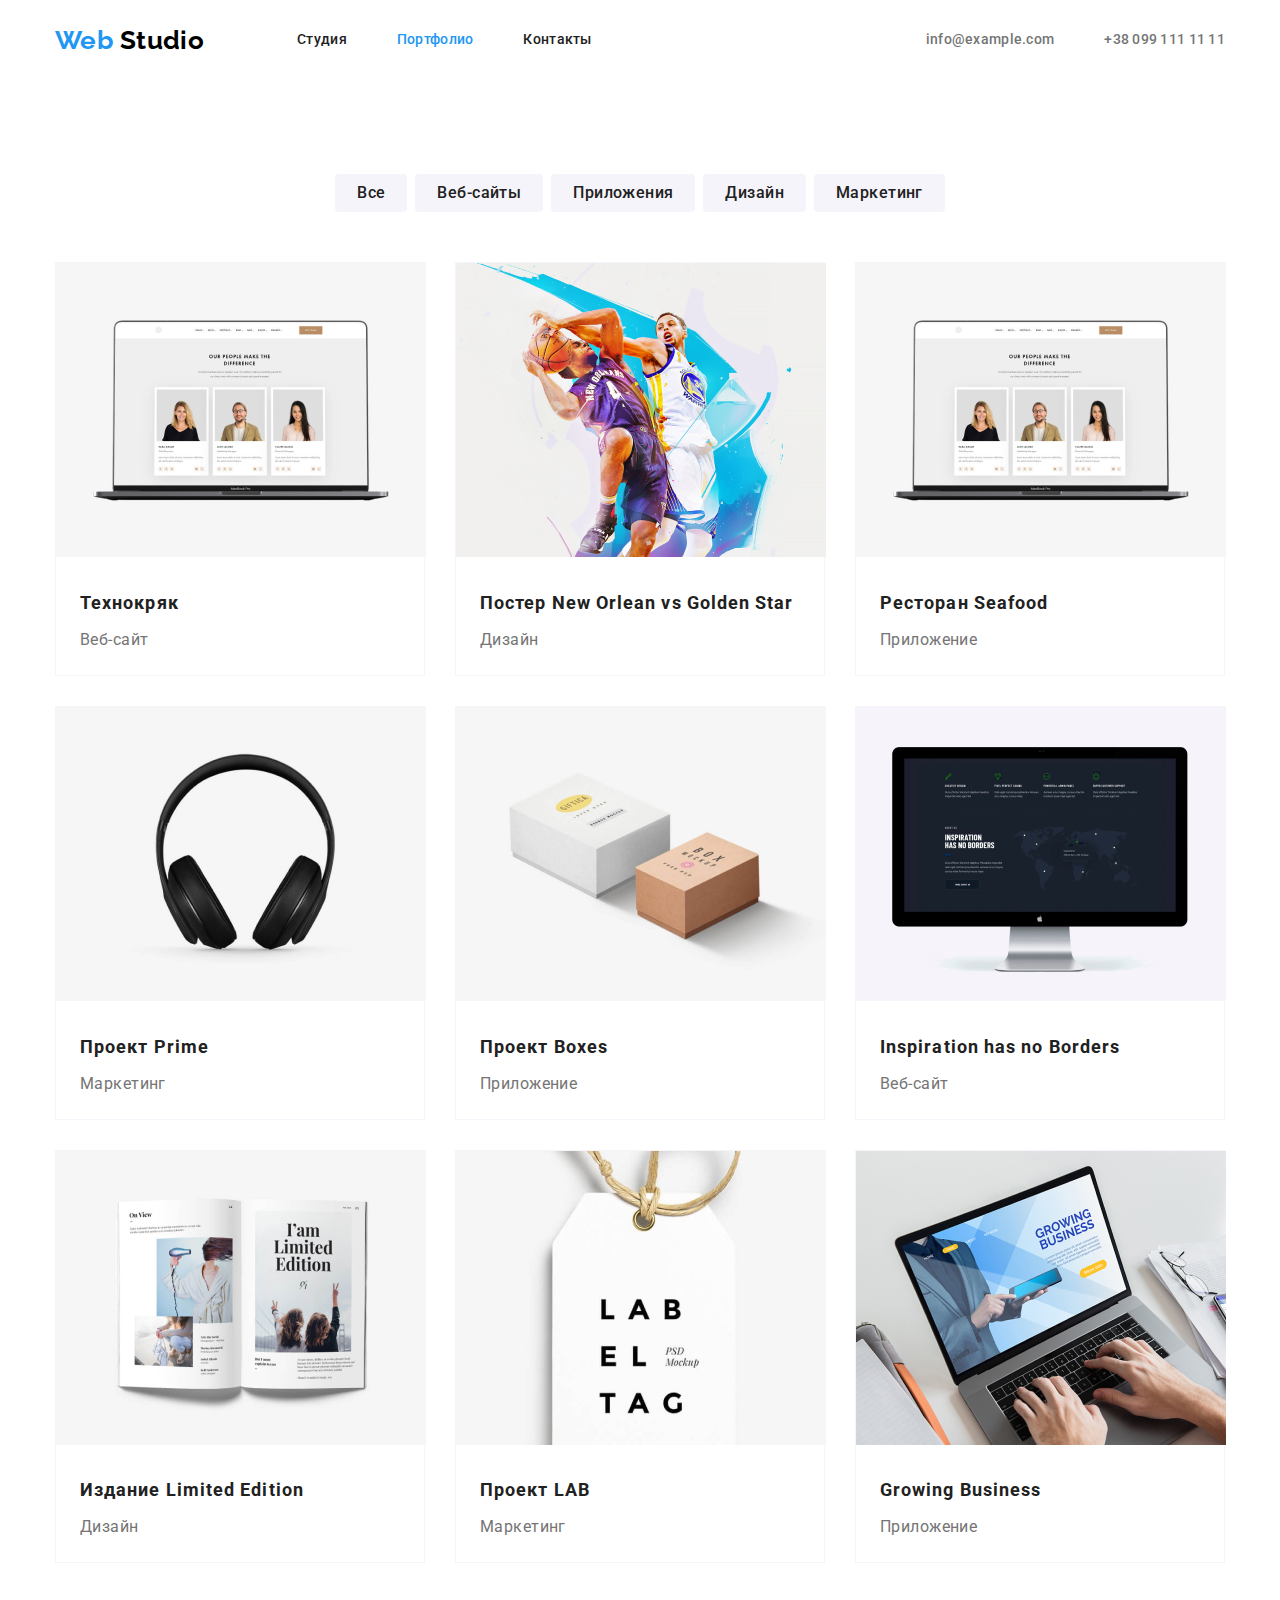
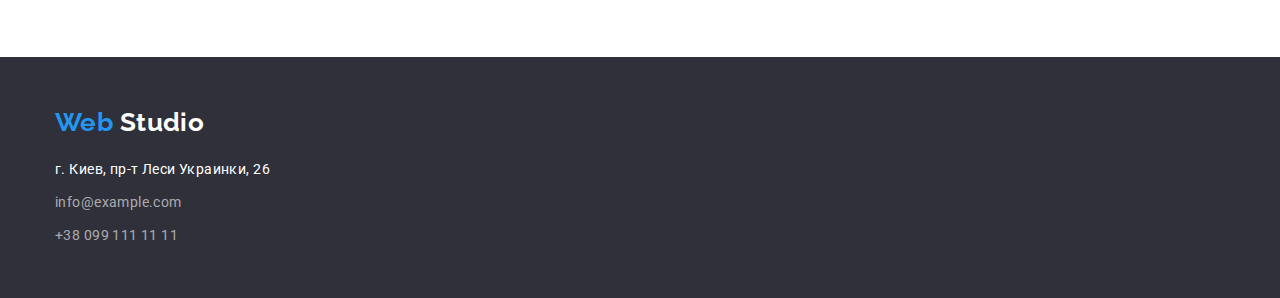
==== commit b6e81ae4: "добавляет позиционирование на страницу портфолио" ====
--- a/portfolio.html
+++ b/portfolio.html
@@ -4,6 +4,11 @@
 		<meta charset="UTF-8" />
 		<meta name="viewport" content="width=device-width, initial-scale=1.0" />
 		<link
+			rel="stylesheet"
+			href="https://cdnjs.cloudflare.com/ajax/libs/modern-normalize/0.7.0/modern-normalize.min.css"
+		/>
+		<link
+			<link
 			href="https://fonts.googleapis.com/css2?family=Raleway:wght@700&family=Roboto:wght@400;500;700;900&display=swap"
 			rel="stylesheet"
 		/>
@@ -31,121 +36,116 @@
 			</div>
 		</header>
 		<main>
-			<h1>Портфолио студии</h1>
-			<!-- Фильтр портфолио -->
-			<section>
-				<div class="container">
-					<h2 class="list">Фильтр портфолио</h2>
-					<ul class="nav-portfolio list">
-						<li><a class="link" href="">Все</a></li>
-						<li><a class="link" href="">Веб-сайты</a></li>
-						<li><a class="link" href="">Приложения</a></li>
-						<li><a class="link" href="">Дизайн</a></li>
-						<li><a class="link" href="">Маркетинг</a></li>
-					</ul>
-				</div>
-			</section>
+			<!-- <h1>Портфолио студии</h1> -->
 			<!-- Примеры портфолио -->
 			<section class="examples">
 				<div class="container">
-					<ul class="list">
+					<!-- <h2 class="list">Фильтр портфолио</h2> -->
+					<ul class="nav-portfolio list">
+						<li class="item"><a class="link" href="">Все</a></li>
+						<li class="item"><a class="link" href="">Веб-сайты</a></li>
+						<li class="item"><a class="link" href="">Приложения</a></li>
+						<li class="item"><a class="link" href="">Дизайн</a></li>
+						<li class="item"><a class="link" href="">Маркетинг</a></li>
+					</ul>
+					<ul class="examples-list list">
 						<li>
 							<a class="link" href="">
-								<img src="./images/crack.jpg" alt="Макбук" width="322" />
+								<img src="./images/crack.jpg" alt="Макбук" />
 								<h2 class="examples-title list">Технокряк</h2>
-								<p class="list">Веб-сайт</p>
-								<p class="list">
+								<p class="examples-description">Веб-сайт</p>
+								<!-- <p>
 									Технокряк это современная площадка распространения коронавируса. Компании используют эту платформу для
 									цифрового шпионажа и атак на защищённые сервера конкурентов.
-								</p>
+								</p> -->
 							</a>
 						</li>
 						<li>
 							<a class="link" href="">
-								<img src="./images/new_orlean.jpg" alt="Постер New Orlean vs Golden Star" width="322" />
+								<img src="./images/new_orlean.jpg" alt="Постер New Orlean vs Golden Star" />
 								<h2 class="examples-title list">Постер New Orlean vs Golden Star</h2>
-								<p class="list">Дизайн</p>
-								<p class="list">
+								<p class="examples-description">Дизайн</p>
+								<!-- <p>
 									Технокряк это современная площадка распространения коронавируса. Компании используют эту платформу для
 									цифрового шпионажа и атак на защищённые сервера конкурентов.
-								</p>
+								</p> -->
 							</a>
 						</li>
 						<li>
 							<a class="link" href="">
-								<img src="./images/crack.jpg" alt="Логотип ресторана Seafood" width="322" />
+								<img src="./images/crack.jpg" alt="Логотип ресторана Seafood" />
 								<h2 class="examples-title list">Ресторан Seafood</h2>
-								<p class="list">Приложение</p>
-								<p class="list">
+								<p class="examples-description">Приложение</p>
+								<!-- <p>
 									Технокряк это современная площадка распространения коронавируса. Компании используют эту платформу для
 									цифрового шпионажа и атак на защищённые сервера конкурентов.
-								</p>
+								</p> -->
 							</a>
 						</li>
 						<li>
 							<a class="link" href="">
-								<img src="./images/prime.jpg" alt="Наушники" width="322" />
+								<img src="./images/prime.jpg" alt="Наушники" />
 								<h2 class="examples-title list">Проект Prime</h2>
-								<p class="list">Маркетинг</p>
-								<p class="list">
+								<p class="examples-description">Маркетинг</p>
+								<!-- <p>
 									Технокряк это современная площадка распространения коронавируса. Компании используют эту платформу для
 									цифрового шпионажа и атак на защищённые сервера конкурентов.
-								</p>
+								</p> -->
 							</a>
 						</li>
 						<li>
 							<a class="link" href="">
-								<img src="./images/boxes.jpg" alt="Коробки" width="322" />
+								<img src="./images/boxes.jpg" alt="Коробки" />
 								<h2 class="examples-title list">Проект Boxes</h2>
-								<p class="list">Приложение</p>
-								<p class="list">
+								<p class="examples-description">Приложение</p>
+								<!-- <p>
 									Технокряк это современная площадка распространения коронавируса. Компании используют эту платформу для
 									цифрового шпионажа и атак на защищённые сервера конкурентов.
-								</p>
+								</p> -->
 							</a>
 						</li>
 						<li>
 							<a class="link" href="">
-								<img src="./images/design.jpg" alt="Мак" width="322" />
+								<img src="./images/design.jpg" alt="Мак" />
 								<h2 class="examples-title list" lang="en">Inspiration has no Borders</h2>
-								<p class="list">Веб-сайт</p>
-								<p class="list">
+								<p class="examples-description">Веб-сайт</p>
+								<!-- <p>
 									Технокряк это современная площадка распространения коронавируса. Компании используют эту платформу для
 									цифрового шпионажа и атак на защищённые сервера конкурентов.
-								</p>
+								</p> -->
 							</a>
 						</li>
 						<li>
 							<a class="link" href="">
-								<img src="./images/limited.jpg" alt="Издание Limited Edition" width="370" />
+								<img src="./images/limited.jpg" alt="Издание Limited Edition" />
 								<h2 class="examples-title list">Издание Limited Edition</h2>
-								<p class="list">Дизайн</p>
-								<p class="list">
+								<p class="examples-description">Дизайн</p>
+								<!-- <p>
 									Технокряк это современная площадка распространения коронавируса. Компании используют эту платформу для
 									цифрового шпионажа и атак на защищённые сервера конкурентов.
-								</p>
+								</p> -->
 							</a>
 						</li>
 						<li>
 							<a class="link" href="">
-								<img src="./images/lab.jpg" alt="Логотип проекта LAB" width="322" />
+								<img src="./images/lab.jpg" alt="Логотип проекта LAB" />
 								<h2 class="examples-title list">Проект LAB</h2>
-								<p class="list">Маркетинг</p>
-								<p class="list">
+								<p class="examples-description">Маркетинг</p>
+								<!-- <p>
 									Технокряк это современная площадка распространения коронавируса. Компании используют эту платформу для
 									цифрового шпионажа и атак на защищённые сервера конкурентов.
-								</p>
+								</p> -->
 							</a>
 						</li>
 						<li>
 							<a class="link" href="">
-								<img src="./images/growing.jpg" alt="Человек печатает на ноутбуке" width="322" />
+								<img src="./images/growing.jpg" alt="Человек печатает на ноутбуке" />
 								<h2 class="examples-title list">Growing Business</h2>
-								<p class="list">Приложение</p>
-								<p class="list">
+								<p class="examples-description">Приложение</p>
+								<!-- <p>
 									Технокряк это современная площадка распространения коронавируса. Компании используют эту платформу для
 									цифрового шпионажа и атак на защищённые сервера конкурентов.
-								</p>
+								</p> -->
 							</a>
 						</li>
 					</ul>
--- a/styles/style.css
+++ b/styles/style.css
@@ -35,6 +35,8 @@
 }
 
 .link {
+	display: block;
+
 	text-decoration: none;
 }
 
@@ -114,8 +116,6 @@
 
 /*             Hero              */
 .hero {
-	margin-bottom: 94px;
-
 	background-color: var(--footer-bg-color);
 	text-align: center;
 }
@@ -133,6 +133,7 @@
 }
 
 .hero-btn {
+	margin: auto;
 	padding: 10px 32px;
 
 	color: var(--secondary-text-color);
@@ -147,9 +148,13 @@
 }
 
 /*      Преимущества       */
+.features {
+	padding-top: 94px;
+	padding-bottom: 94px;
+}
+
 .features-list {
 	display: flex;
-	margin-bottom: 94px;
 }
 
 .features-list .item {
@@ -173,7 +178,7 @@
 
 /*      Чем мы занимаемся       */
 .activity {
-	margin-bottom: 94px;
+	padding-bottom: 94px;
 }
 
 .activity-title {
@@ -275,13 +280,32 @@
 
 /*      Страница портфолио      */
 
+.examples {
+	padding-top: 94px;
+	padding-bottom: 94px;
+}
+
 /*      Навигация портфолио      */
+.nav-portfolio {
+	display: flex;
+	justify-content: center;
+	margin-bottom: 50px;
+}
+
 .nav-portfolio .link {
+	display: block;
+	padding: 6px 22px;
+
 	color: var(--title-text-color);
 	background-color: var(--secondary-bg-color);
+	border-radius: 4px;
 	font-weight: 500;
 	font-size: 16px;
 	line-height: 1.62;
+}
+
+.nav-portfolio .item:not(:last-child) {
+	margin-right: 8px;
 }
 
 .nav-portfolio .link:hover,
@@ -291,8 +315,32 @@
 }
 
 /*          Примеры работ       */
-
-.examples .examples-title {
+.examples-list {
+	display: flex;
+	flex-wrap: wrap;
+	justify-content: center;
+}
+
+.examples-list li {
+	width: 370px;
+
+	background-color: var(--primary-bg-color);
+	border: 1px solid var(--secondary-bg-color);
+}
+
+.examples-list li:not(:nth-child(3n + 3)) {
+	margin-right: 30px;
+}
+
+.examples-list li:not(:nth-last-child(-n + 3)) {
+	margin-bottom: 30px;
+}
+
+.examples-title {
+	margin-bottom: 4px;
+	margin-left: 24px;
+	margin-top: 20px;
+
 	color: var(--title-text-color);
 	font-weight: 700;
 	font-size: 18px;
@@ -300,7 +348,15 @@
 	letter-spacing: 0.06em;
 }
 
+.examples-description {
+	margin-left: 24px;
+	padding-bottom: 20px;
+}
+
 .examples p {
+	margin-top: 0;
+	margin-bottom: 0;
+
 	color: var(--primary-text-color);
 	font-size: 16px;
 	line-height: 1.87;
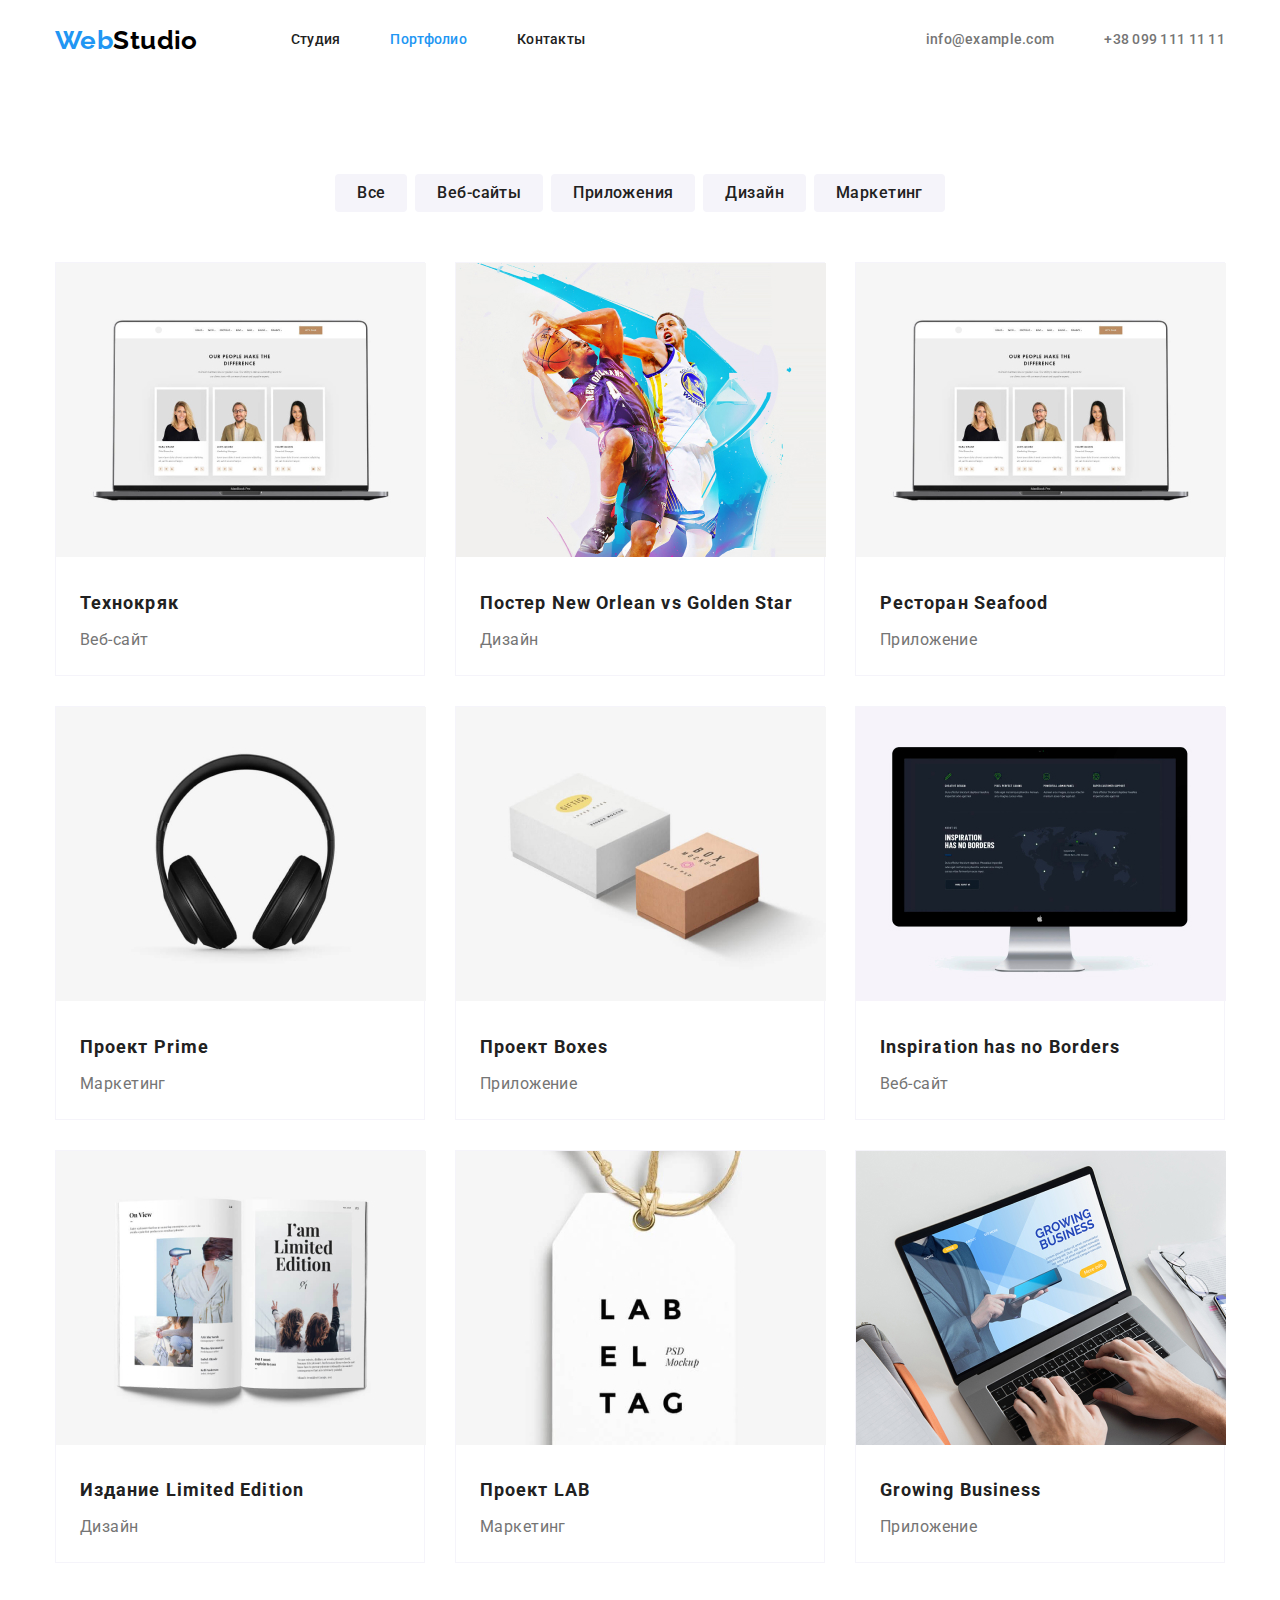
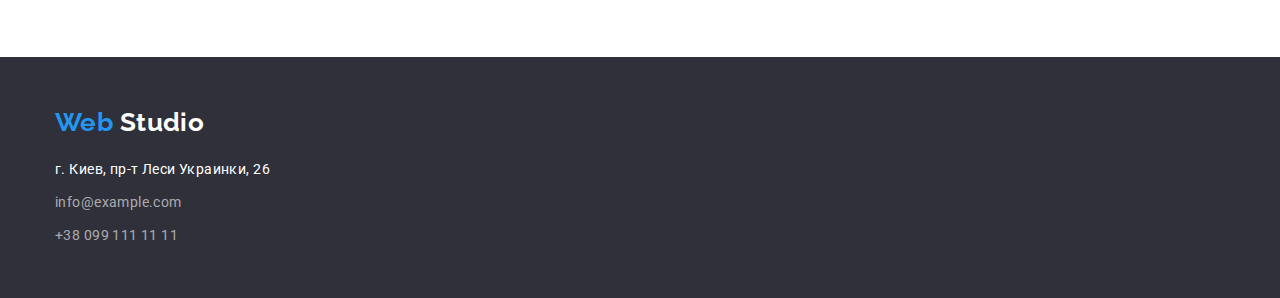
==== commit 69702d7a: "добавляет высоту герою" ====
--- a/portfolio.html
+++ b/portfolio.html
@@ -19,10 +19,7 @@
 		<header class="page-header">
 			<div class="container main-nav">
 				<nav class="site-nav">
-					<a class="logo" href="./index.html">
-						<span class="accent">Web</span>
-						Studio
-					</a>
+					<a class="logo" href="./index.html"> <span class="accent">Web</span>Studio</a>
 					<ul class="list">
 						<li class="item"><a class="link" href="./index.html">Студия</a></li>
 						<li class="item"><a class="link accent" href="./portfolio.html">Портфолио</a></li>
--- a/styles/style.css
+++ b/styles/style.css
@@ -116,6 +116,8 @@
 
 /*             Hero              */
 .hero {
+	padding-top: 200px;
+	padding-bottom: 200px;
 	background-color: var(--footer-bg-color);
 	text-align: center;
 }
@@ -267,7 +269,7 @@
 	display: block;
 
 	font-style: normal;
-	color: rgba(255, 255, 255, 0.6);
+	color: inherit;
 }
 
 .contacts a:not(:last-child) {
@@ -322,14 +324,15 @@
 }
 
 .examples-list li {
-	width: 370px;
+	width: calc((100% - 60px) / 3);
+	margin-right: 30px;
 
 	background-color: var(--primary-bg-color);
 	border: 1px solid var(--secondary-bg-color);
 }
 
-.examples-list li:not(:nth-child(3n + 3)) {
-	margin-right: 30px;
+.examples-list li:nth-child(3n) {
+	margin-right: 0;
 }
 
 .examples-list li:not(:nth-last-child(-n + 3)) {
